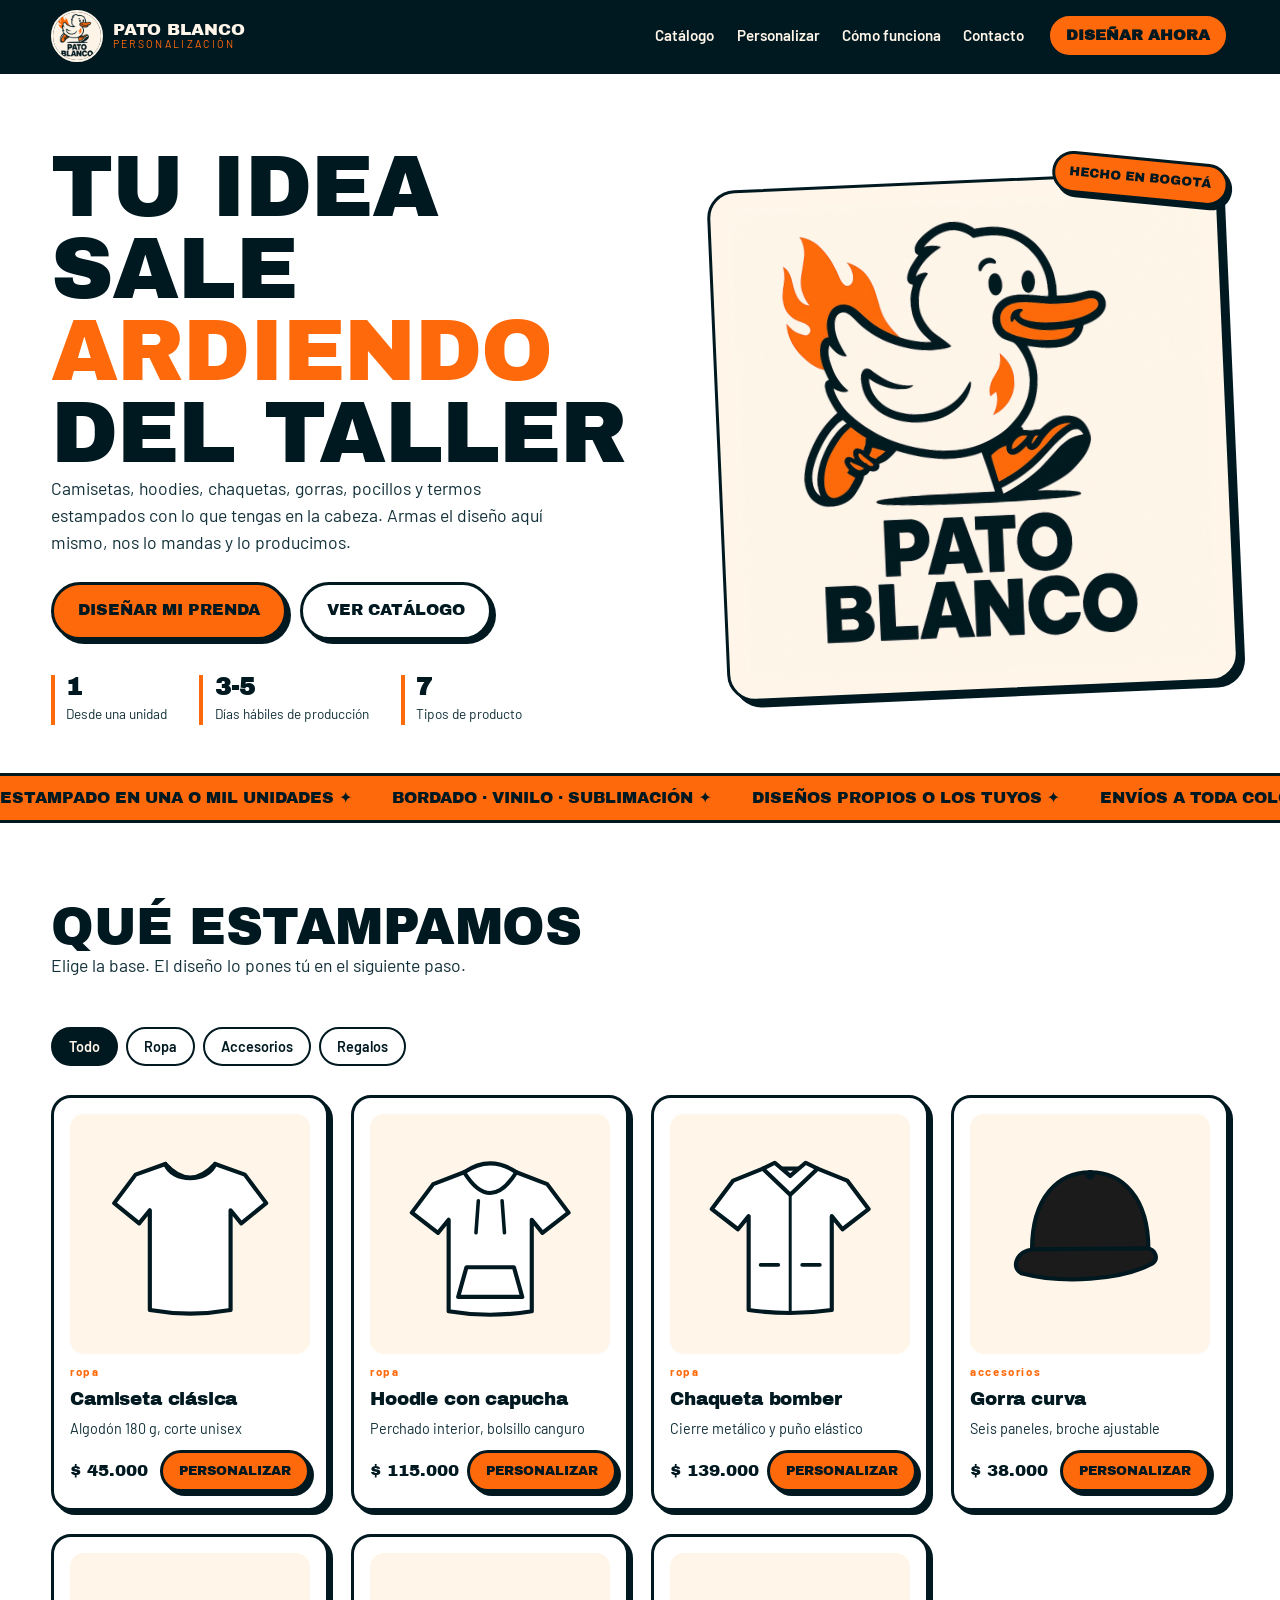
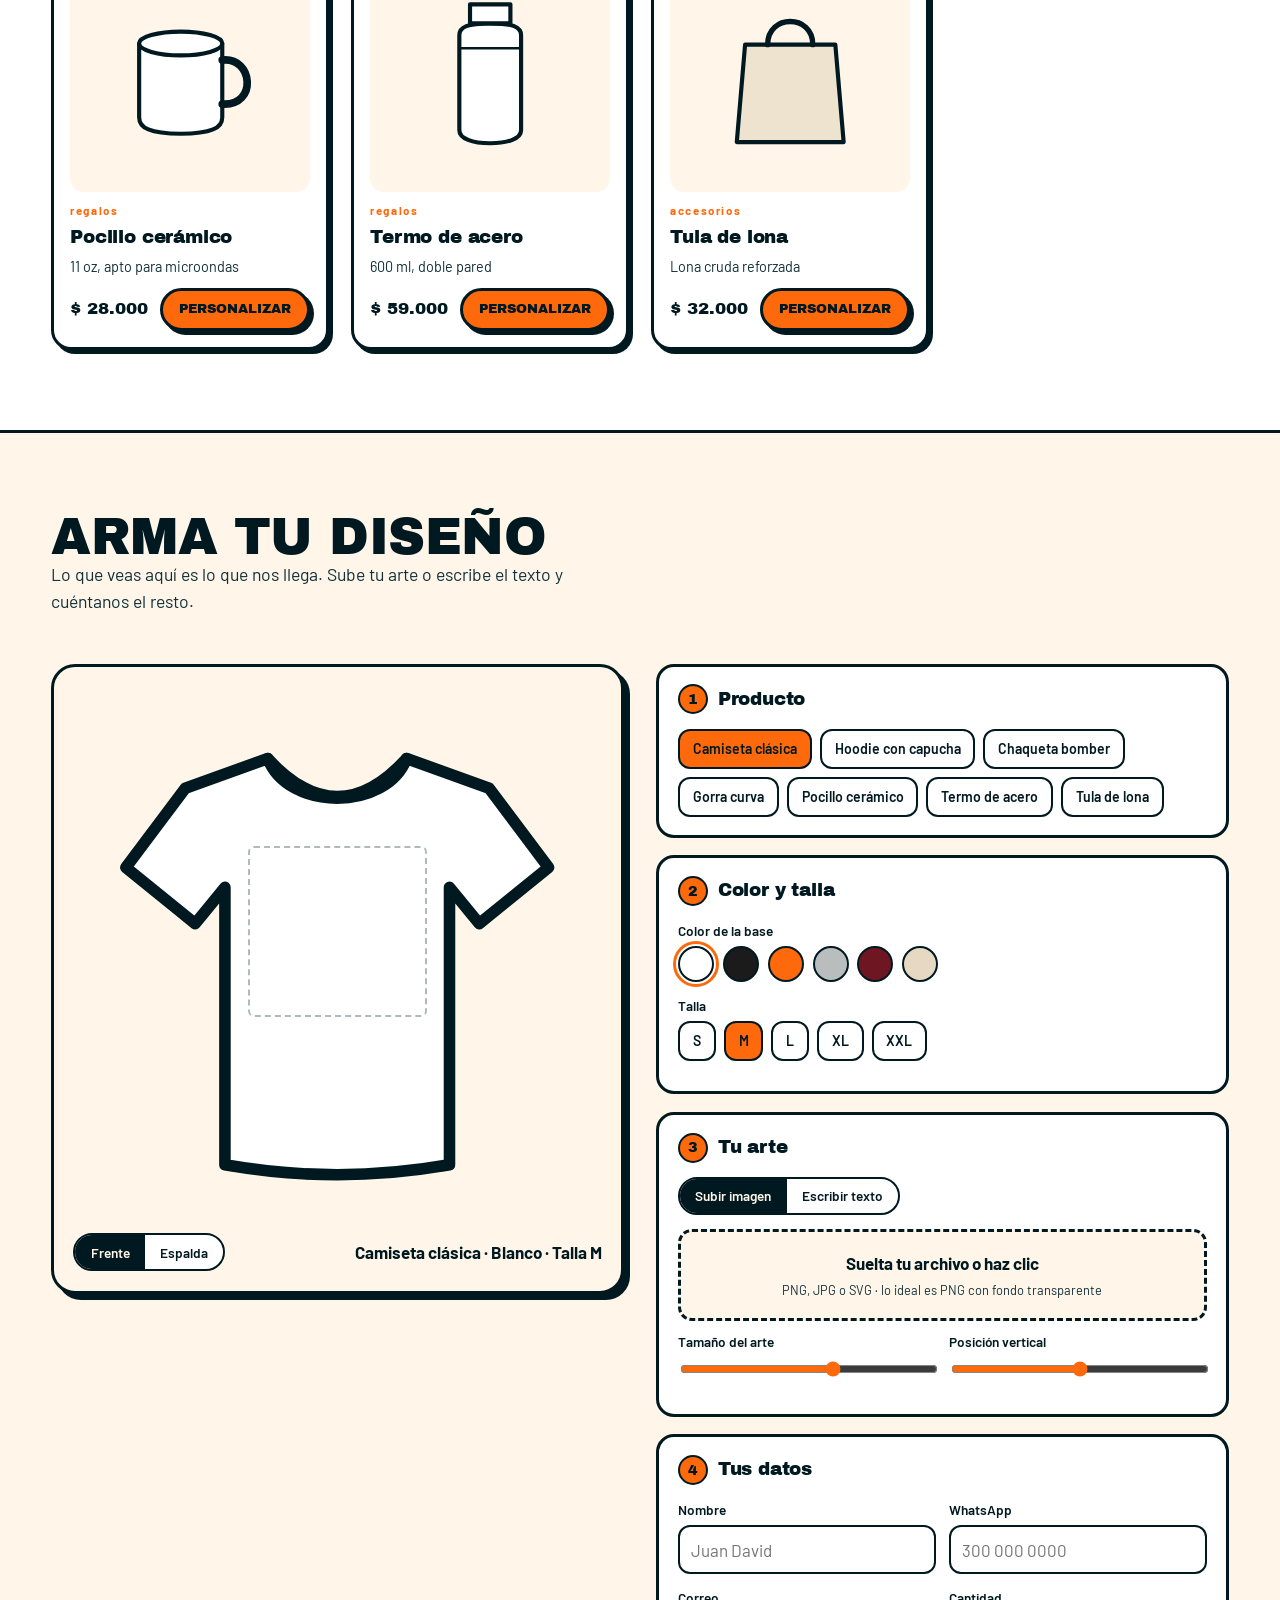
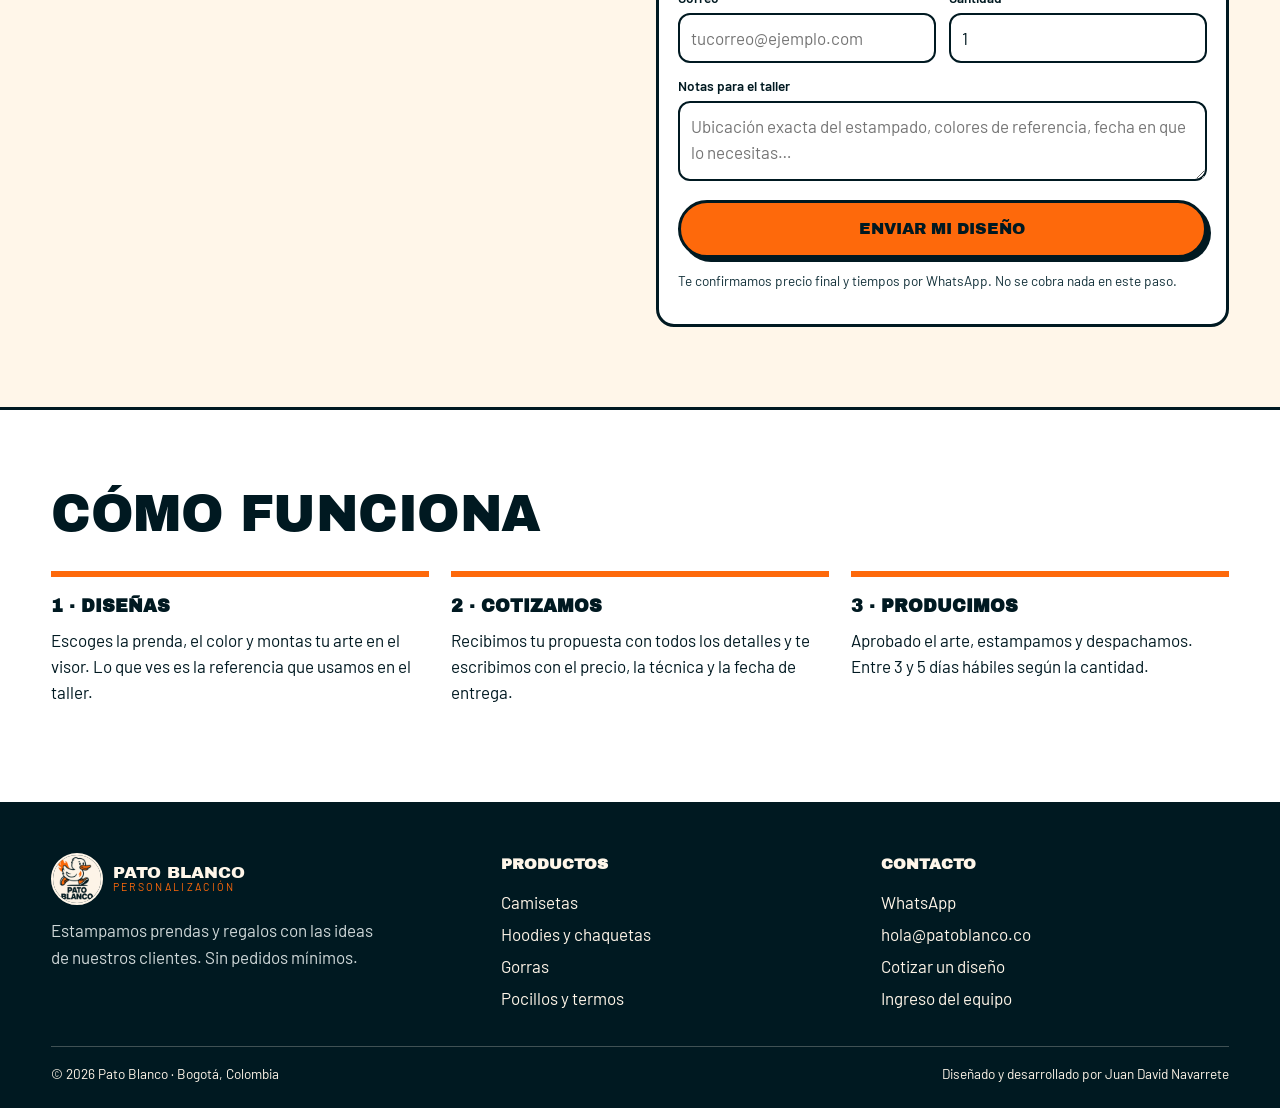
==== index.html @ 69b5a49c "Base de Ecomerce Backend and Frontend" ====
<!DOCTYPE html>
<html lang="es">
<head>
<meta charset="UTF-8">
<meta name="viewport" content="width=device-width, initial-scale=1">
<title>Pato Blanco · Personalización de prendas y regalos</title>
<meta name="description" content="Camisetas, hoodies, chaquetas, gorras, pocillos y termos personalizados con tu idea. Diseña en línea y envíanos tu propuesta.">
<link rel="icon" href="assets/logo-pato.png">
<link rel="preconnect" href="https://fonts.googleapis.com">
<link rel="preconnect" href="https://fonts.gstatic.com" crossorigin>
<link href="https://fonts.googleapis.com/css2?family=Archivo+Black&family=Barlow:wght@400;500;600;700&family=Bebas+Neue&family=Permanent+Marker&display=swap" rel="stylesheet">
<link rel="stylesheet" href="styles.css">
</head>
<body>

<header class="cabecera">
  <div class="envoltura cabecera__fila">
    <a class="marca" href="#inicio">
      <img src="assets/logo-pato.png" alt="">
      <span>Pato Blanco<small>Personalización</small></span>
    </a>
    <button class="menu-btn" id="menuBtn" aria-expanded="false" aria-controls="nav">Menú</button>
    <nav class="nav" id="nav">
      <a href="#catalogo">Catálogo</a>
      <a href="#taller">Personalizar</a>
      <a href="#proceso">Cómo funciona</a>
      <a href="#contacto">Contacto</a>
      <a class="btn btn--sm" href="#taller">Diseñar ahora</a>
    </nav>
  </div>
</header>

<main>
<section class="heroe" id="inicio">
  <div class="envoltura heroe__grid">
    <div>
      <h1>Tu idea<br>sale <span>ardiendo</span><br>del taller</h1>
      <p class="plomo">Camisetas, hoodies, chaquetas, gorras, pocillos y termos estampados con lo que tengas en la cabeza. Armas el diseño aquí mismo, nos lo mandas y lo producimos.</p>
      <div class="heroe__acciones">
        <a class="btn" href="#taller">Diseñar mi prenda</a>
        <a class="btn btn--claro" href="#catalogo">Ver catálogo</a>
      </div>
      <div class="datos-fila">
        <div><b>1</b><small>Desde una unidad</small></div>
        <div><b>3-5</b><small>Días hábiles de producción</small></div>
        <div><b>7</b><small>Tipos de producto</small></div>
      </div>
    </div>
    <div class="heroe__sticker">
      <span class="chapa">Hecho en Bogotá</span>
      <img src="assets/logo-pato.png" alt="Logo de Pato Blanco: un pato corriendo con tenis naranjas">
    </div>
  </div>
  <div class="cinta" aria-hidden="true">
    <div class="cinta__pista" id="cintaPista"></div>
  </div>
</section>

<section class="seccion" id="catalogo">
  <div class="envoltura">
    <div class="seccion__cabeza">
      <div>
        <h2>Qué estampamos</h2>
        <p class="plomo">Elige la base. El diseño lo pones tú en el siguiente paso.</p>
      </div>
    </div>
    <div class="filtros" id="filtros" role="group" aria-label="Filtrar catálogo"></div>
    <div class="rejilla" id="rejillaCatalogo"></div>
  </div>
</section>

<section class="seccion seccion--crema" id="taller">
  <div class="envoltura">
    <div class="seccion__cabeza">
      <div>
        <h2>Arma tu diseño</h2>
        <p class="plomo">Lo que veas aquí es lo que nos llega. Sube tu arte o escribe el texto y cuéntanos el resto.</p>
      </div>
    </div>
    <div class="taller">
      <div class="lienzo">
        <div class="lienzo__marco" id="marco">
          <div id="siluetaHost" style="width:100%;height:100%"></div>
          <div class="zona zona--guia" id="zonaArte"></div>
        </div>
        <div class="lienzo__barra">
          <div class="conmutador" id="conmutadorVista" role="group" aria-label="Cara del producto">
            <button type="button" data-vista="frente" aria-pressed="true">Frente</button>
            <button type="button" data-vista="espalda" aria-pressed="false">Espalda</button>
          </div>
          <strong id="resumenLienzo">Camiseta · Blanco · Talla M</strong>
        </div>
      </div>

      <div class="panel">
        <div class="paso">
          <div class="paso__titulo"><span class="paso__num">1</span><h3>Producto</h3></div>
          <div class="opciones" id="opcionesProducto"></div>
        </div>

        <div class="paso">
          <div class="paso__titulo"><span class="paso__num">2</span><h3>Color y talla</h3></div>
          <div class="campo"><span>Color de la base</span><div class="muestras" id="muestrasColor"></div></div>
          <div class="campo" id="campoTalla"><span>Talla</span><div class="opciones" id="opcionesTalla"></div></div>
        </div>

        <div class="paso">
          <div class="paso__titulo"><span class="paso__num">3</span><h3>Tu arte</h3></div>
          <div class="conmutador" id="conmutadorArte" role="group" aria-label="Tipo de arte" style="margin-bottom:.9rem">
            <button type="button" data-modo="imagen" aria-pressed="true">Subir imagen</button>
            <button type="button" data-modo="texto" aria-pressed="false">Escribir texto</button>
          </div>

          <div id="bloqueImagen">
            <div class="soltar" id="soltar" tabindex="0" role="button">
              <strong>Suelta tu archivo o haz clic</strong>
              <small>PNG, JPG o SVG · lo ideal es PNG con fondo transparente</small>
            </div>
            <input type="file" id="archivoArte" accept="image/*" class="oculto">
            <p class="aviso" id="nombreArchivo" style="margin:.6rem 0 0"></p>
          </div>

          <div id="bloqueTexto" class="oculto">
            <label class="campo"><span>Texto a estampar</span><input type="text" id="textoArte" maxlength="40" placeholder="PATO BLANCO"></label>
            <div class="dos">
              <label class="campo"><span>Tipografía</span>
                <select id="fuenteArte">
                  <option value="'Permanent Marker',cursive">Marcador</option>
                  <option value="'Archivo Black',sans-serif">Bloque</option>
                  <option value="'Bebas Neue',sans-serif">Condensada</option>
                  <option value="'Barlow',sans-serif">Simple</option>
                </select>
              </label>
              <label class="campo"><span>Color del texto</span><input type="color" id="colorTexto" value="#FE690B" style="width:100%;height:44px;border:2px solid var(--tinta);border-radius:12px;background:none;padding:2px"></label>
            </div>
          </div>

          <div class="dos" style="margin-top:.4rem">
            <label class="campo"><span>Tamaño del arte</span><input type="range" id="escalaArte" min="30" max="100" value="72"></label>
            <label class="campo"><span>Posición vertical</span><input type="range" id="posArte" min="0" max="100" value="50"></label>
          </div>
        </div>

        <div class="paso">
          <div class="paso__titulo"><span class="paso__num">4</span><h3>Tus datos</h3></div>
          <div class="dos">
            <label class="campo"><span>Nombre</span><input type="text" id="fNombre" placeholder="Juan David" required></label>
            <label class="campo"><span>WhatsApp</span><input type="tel" id="fTel" placeholder="300 000 0000" required></label>
          </div>
          <div class="dos">
            <label class="campo"><span>Correo</span><input type="email" id="fCorreo" placeholder="tucorreo@ejemplo.com"></label>
            <label class="campo"><span>Cantidad</span><input type="number" id="fCantidad" min="1" value="1"></label>
          </div>
          <label class="campo"><span>Notas para el taller</span><textarea id="fNotas" placeholder="Ubicación exacta del estampado, colores de referencia, fecha en que lo necesitas…"></textarea></label>
          <button class="btn" id="btnEnviar" type="button" style="width:100%;justify-content:center">Enviar mi diseño</button>
          <p class="aviso" style="margin-top:.7rem">Te confirmamos precio final y tiempos por WhatsApp. No se cobra nada en este paso.</p>
        </div>
      </div>
    </div>
  </div>
</section>

<section class="seccion" id="proceso">
  <div class="envoltura">
    <div class="seccion__cabeza"><h2>Cómo funciona</h2></div>
    <div class="ruta">
      <div class="ruta__item"><b>1 · Diseñas</b><p>Escoges la prenda, el color y montas tu arte en el visor. Lo que ves es la referencia que usamos en el taller.</p></div>
      <div class="ruta__item"><b>2 · Cotizamos</b><p>Recibimos tu propuesta con todos los detalles y te escribimos con el precio, la técnica y la fecha de entrega.</p></div>
      <div class="ruta__item"><b>3 · Producimos</b><p>Aprobado el arte, estampamos y despachamos. Entre 3 y 5 días hábiles según la cantidad.</p></div>
    </div>
  </div>
</section>
</main>

<footer class="pie" id="contacto">
  <div class="envoltura">
    <div class="pie__grid">
      <div>
        <div class="marca" style="margin-bottom:.8rem"><img src="assets/logo-pato.png" alt=""><span>Pato Blanco<small>Personalización</small></span></div>
        <p style="max-width:34ch;color:#cfd8d9">Estampamos prendas y regalos con las ideas de nuestros clientes. Sin pedidos mínimos.</p>
      </div>
      <div>
        <h4>Productos</h4>
        <a href="#catalogo">Camisetas</a><a href="#catalogo">Hoodies y chaquetas</a><a href="#catalogo">Gorras</a><a href="#catalogo">Pocillos y termos</a>
      </div>
      <div>
        <h4>Contacto</h4>
        <a id="pieWhats" href="#" target="_blank" rel="noopener">WhatsApp</a>
        <a href="mailto:hola@patoblanco.co">hola@patoblanco.co</a>
        <a href="#taller">Cotizar un diseño</a>
        <a href="#" id="enlaceAdmin">Ingreso del equipo</a>
      </div>
    </div>
    <div class="pie__base">
      <span>© <span id="anio"></span> Pato Blanco · Bogotá, Colombia</span>
      <span>Diseñado y desarrollado por Juan David Navarrete</span>
    </div>
  </div>
</footer>

<!-- ====================== PANEL ADMIN ====================== -->
<div class="admin oculto" id="admin" aria-hidden="true">
  <div class="admin__barra">
    <div class="envoltura">
      <div class="admin__titulo">Pato Blanco · Panel del equipo</div>
      <div style="display:flex;gap:.5rem;flex-wrap:wrap">
        <button class="btn btn--sm btn--claro" id="btnVerSitio" type="button">Ver el sitio</button>
        <button class="btn btn--sm" id="btnSalir" type="button">Cerrar sesión</button>
      </div>
    </div>
  </div>

  <!-- login -->
  <div class="envoltura" id="adminLogin" style="padding:3rem 0;max-width:430px">
    <div class="tarjeta" style="margin-top:0">
      <h3 style="font-size:1.4rem;text-transform:uppercase;margin-bottom:.4rem">Ingreso del equipo</h3>
      <p class="aviso">Acceso al tablero de pedidos, productos y visitas.</p>
      <label class="campo" style="margin-top:1rem"><span>Contraseña</span><input type="password" id="claveAdmin" placeholder="••••••••"></label>
      <button class="btn" id="btnEntrar" type="button" style="width:100%;justify-content:center">Entrar</button>
      <p class="aviso" id="errorClave" style="color:var(--fuego);margin-top:.6rem"></p>
    </div>
  </div>

  <!-- tablero -->
  <div class="envoltura oculto" id="adminTablero" style="padding-bottom:4rem">
    <div class="tabs" role="tablist">
      <button class="tab" role="tab" data-tab="resumen" aria-selected="true">Resumen</button>
      <button class="tab" role="tab" data-tab="pedidos" aria-selected="false">Pedidos</button>
      <button class="tab" role="tab" data-tab="productos" aria-selected="false">Productos</button>
    </div>

    <!-- resumen -->
    <section data-panel="resumen">
      <div class="kpis">
        <div class="kpi"><b id="kpiVisitas">0</b><small>Visitas totales</small></div>
        <div class="kpi"><b id="kpiHoy">0</b><small>Visitas hoy</small></div>
        <div class="kpi"><b id="kpiPedidos">0</b><small>Diseños recibidos</small></div>
        <div class="kpi"><b id="kpiNuevos">0</b><small>Sin responder</small></div>
      </div>
      <div class="tarjeta">
        <h3 style="text-transform:uppercase;margin-bottom:1rem">Interés por producto</h3>
        <div class="barras" id="barrasProductos"></div>
      </div>
      <div class="tarjeta">
        <h3 style="text-transform:uppercase;margin-bottom:1rem">Visitas de los últimos 7 días</h3>
        <div class="barras" id="barrasDias"></div>
      </div>
    </section>

    <!-- pedidos -->
    <section data-panel="pedidos" class="oculto">
      <div class="tarjeta">
        <div style="display:flex;justify-content:space-between;align-items:center;gap:1rem;flex-wrap:wrap;margin-bottom:1rem">
          <h3 style="text-transform:uppercase">Diseños recibidos</h3>
          <div style="display:flex;gap:.5rem;flex-wrap:wrap">
            <button class="btn btn--sm btn--claro" id="btnCSV" type="button">Descargar CSV</button>
          </div>
        </div>
        <div class="tabla-envoltura">
          <table id="tablaPedidos">
            <thead><tr><th>Arte</th><th>Código</th><th>Cliente</th><th>Pedido</th><th>Estado</th><th></th></tr></thead>
            <tbody></tbody>
          </table>
        </div>
        <div class="vacio oculto" id="vacioPedidos"><b>Todavía no hay diseños</b>Cuando un cliente envíe su propuesta desde el taller, aparece aquí.</div>
      </div>
    </section>

    <!-- productos -->
    <section data-panel="productos" class="oculto">
      <div class="tarjeta">
        <h3 style="text-transform:uppercase;margin-bottom:1rem">Agregar producto</h3>
        <div class="dos">
          <label class="campo"><span>Nombre</span><input type="text" id="npNombre" placeholder="Camiseta oversize"></label>
          <label class="campo"><span>Precio (COP)</span><input type="number" id="npPrecio" min="0" step="1000" placeholder="45000"></label>
        </div>
        <div class="dos">
          <label class="campo"><span>Categoría</span>
            <select id="npCategoria"><option value="ropa">Ropa</option><option value="accesorios">Accesorios</option><option value="regalos">Regalos</option></select>
          </label>
          <label class="campo"><span>Silueta en el visor</span>
            <select id="npSilueta"></select>
          </label>
        </div>
        <label class="campo"><span>Descripción corta</span><input type="text" id="npDesc" placeholder="Algodón 180 g, corte unisex"></label>
        <button class="btn" id="btnCrearProducto" type="button">Guardar producto</button>
      </div>
      <div class="tarjeta">
        <h3 style="text-transform:uppercase;margin-bottom:1rem">Catálogo actual</h3>
        <div class="tabla-envoltura">
          <table id="tablaProductos">
            <thead><tr><th></th><th>Producto</th><th>Categoría</th><th>Precio</th><th>Vistas</th><th></th></tr></thead>
            <tbody></tbody>
          </table>
        </div>
      </div>
    </section>
  </div>
</div>

<div id="hostModal"></div>

<script src="app.js"></script>
</body>
</html>
---- styles.css ----
:root {
  --tinta: #001921;
  --tinta-80: #123039;
  --fuego: #FE690B;
  --fuego-hondo: #C94900;
  --crema: #FFF6E9;
  --papel: #FFFFFF;
  --borde: 3px solid var(--tinta);
  --dura: 6px 6px 0 var(--tinta);
  --dura-sm: 4px 4px 0 var(--tinta);
  --display: 'Archivo Black', system-ui, sans-serif;
  --texto: 'Barlow', system-ui, sans-serif;
}

* {
  box-sizing: border-box
}

html {
  scroll-behavior: smooth
}

body {
  margin: 0;
  background: var(--papel);
  color: var(--tinta);
  font-family: var(--texto);
  font-size: 17px;
  line-height: 1.55;
  -webkit-font-smoothing: antialiased;
}

img {
  max-width: 100%;
  display: block
}

a {
  color: inherit
}

button,
input,
select,
textarea {
  font: inherit;
  color: inherit
}

:focus-visible {
  outline: 3px solid var(--fuego);
  outline-offset: 3px
}

.envoltura {
  width: min(1180px, 92vw);
  margin-inline: auto
}

/* ---------- tipografía ---------- */
h1,
h2,
h3 {
  font-family: var(--display);
  font-weight: 400;
  line-height: .95;
  letter-spacing: -.01em;
  margin: 0
}

h1 {
  font-size: clamp(2.9rem, 8vw, 5.4rem);
  text-transform: uppercase
}

h2 {
  font-size: clamp(2rem, 4.6vw, 3.2rem);
  text-transform: uppercase
}

h3 {
  font-size: 1.15rem
}

p {
  margin: 0 0 1rem
}

.plomo {
  font-size: 1.1rem;
  max-width: 52ch;
  color: var(--tinta-80)
}

/* ---------- BOTONERA ---------- */

.btn {
  display: inline-flex;
  align-items: center;
  gap: .5rem;
  cursor: pointer;
  font-family: var(--display);
  font-size: 1rem;
  text-transform: uppercase;
  padding: .85rem 1.5rem;
  border: var(--borde);
  border-radius: 999px;
  background: var(--fuego);
  color: var(--tinta);
  text-decoration: none;
  box-shadow: var(--dura-sm);
  transition: transform .12s, box-shadow .12s, background .12s;
}

.btn:hover {
  transform: translate(-2px, -2px);
  box-shadow: 6px 6px 0 var(--tinta)
}

.btn:active {
  transform: translate(2px, 2px);
  box-shadow: 1px 1px 0 var(--tinta)
}

.btn--claro {
  background: var(--papel)
}

.btn--tinta {
  background: var(--tinta);
  color: var(--crema);
  border-color: var(--tinta)
}

.btn--fantasma {
  background: transparent;
  box-shadow: none;
  border-width: 3px
}

.btn--sm {
  padding: .5rem 1rem;
  font-size: .82rem
}

/* ---------- CABECERA / PARTE INICIAL ---------- */

.cabecera {
  position: sticky;
  top: 0;
  z-index: 60;
  background: var(--tinta);
  color: var(--crema);
  border-bottom: 3px solid var(--tinta);
}

.cabecera__fila {
  display: flex;
  align-items: center;
  gap: 1rem;
  padding: .6rem 0;
  justify-content: space-between
}

.marca {
  display: flex;
  align-items: center;
  gap: .6rem;
  text-decoration: none
}

.marca img {
  width: 52px;
  height: auto;
  background: var(--crema);
  border-radius: 50%;
  border: 2px solid var(--crema)
}

.marca span {
  font-family: var(--display);
  font-size: 1.05rem;
  text-transform: uppercase;
  line-height: 1
}

.marca small {
  display: block;
  font-family: var(--texto);
  font-size: .66rem;
  letter-spacing: .22em;
  color: var(--fuego)
}

.nav {
  display: flex;
  align-items: center;
  gap: 1.4rem
}

.nav a {
  text-decoration: none;
  font-weight: 600;
  font-size: .95rem
}

.nav a:hover {
  color: var(--fuego)
}

.menu-btn {
  display: none;
  background: none;
  border: 2px solid var(--crema);
  border-radius: 8px;
  padding: .35rem .6rem;
  cursor: pointer
}

/* ---------- héroe ---------- */
.heroe {
  background: var(--papel);
  padding: clamp(2.5rem, 6vw, 4.5rem) 0 0;
  overflow: hidden
}

.heroe__grid {
  display: grid;
  grid-template-columns: 1.1fr .9fr;
  gap: 2.5rem;
  align-items: center
}

.heroe h1 span {
  color: var(--fuego)
}

.heroe__sticker {
  position: relative;
  background: var(--crema);
  border: var(--borde);
  border-radius: 28px;
  box-shadow: var(--dura);
  padding: 1rem;
  rotate: -2.5deg;
}

.heroe__sticker img {
  border-radius: 18px
}

.chapa {
  position: absolute;
  right: -14px;
  top: -18px;
  rotate: 8deg;
  background: var(--fuego);
  border: var(--borde);
  border-radius: 999px;
  font-family: var(--display);
  font-size: .8rem;
  text-transform: uppercase;
  padding: .5rem .9rem;
  box-shadow: var(--dura-sm);
}

.heroe__acciones {
  display: flex;
  flex-wrap: wrap;
  gap: .8rem;
  margin-top: 1.6rem
}

.datos-fila {
  display: flex;
  gap: 2rem;
  margin-top: 2.2rem;
  flex-wrap: wrap
}

.datos-fila div {
  border-left: 4px solid var(--fuego);
  padding-left: .7rem
}

.datos-fila b {
  display: block;
  font-family: var(--display);
  font-size: 1.5rem;
  line-height: 1
}

.datos-fila small {
  font-size: .85rem;
  color: var(--tinta-80)
}

/* ---------- CINTA ---------- */

.cinta {
  background: var(--fuego);
  border-block: var(--borde);
  margin-top: 3rem;
  overflow: hidden;
  padding: .6rem 0
}

.cinta__pista {
  display: flex;
  gap: 2.5rem;
  width: max-content;
  animation: correr 26s linear infinite
}

.cinta span {
  font-family: var(--display);
  text-transform: uppercase;
  white-space: nowrap;
  font-size: 1rem
}

@keyframes correr {
  to {
    transform: translateX(-50%)
  }
}

@media (prefers-reduced-motion:reduce) {
  .cinta__pista {
    animation: none
  }
}

/* ---------- SECCIONES / DIVISIONES ---------- */

.seccion {
  padding: clamp(3rem, 7vw, 5rem) 0
}

.seccion--crema {
  background: var(--crema);
  border-block: var(--borde)
}

.seccion__cabeza {
  display: flex;
  justify-content: space-between;
  align-items: end;
  gap: 1rem;
  flex-wrap: wrap;
  margin-bottom: 2rem
}

/* ---------- CATALOGO ---------- */


.filtros {
  display: flex;
  gap: .5rem;
  flex-wrap: wrap;
  margin-bottom: 1.8rem
}

.chip {
  border: 2px solid var(--tinta);
  background: var(--papel);
  border-radius: 999px;
  padding: .4rem 1rem;
  font-weight: 600;
  font-size: .9rem;
  cursor: pointer;
}

.chip[aria-pressed="true"] {
  background: var(--tinta);
  color: var(--crema)
}

.rejilla {
  display: grid;
  grid-template-columns: repeat(auto-fill, minmax(230px, 1fr));
  gap: 1.4rem
}

.ficha {
  background: var(--papel);
  border: var(--borde);
  border-radius: 20px;
  padding: 1rem;
  display: flex;
  flex-direction: column;
  gap: .6rem;
  box-shadow: var(--dura-sm);
  transition: transform .14s, box-shadow .14s;
}

.ficha:hover {
  transform: translate(-3px, -3px);
  box-shadow: 8px 8px 0 var(--fuego)
}

.ficha__arte {
  background: var(--crema);
  border-radius: 14px;
  padding: .6rem;
  display: grid;
  place-items: center;
  aspect-ratio: 1
}

.ficha__arte svg {
  width: 100%;
  height: auto;
  max-height: 190px
}

.ficha__pie {
  display: flex;
  justify-content: space-between;
  align-items: center;
  gap: .5rem;
  margin-top: auto
}

.precio {
  font-family: var(--display);
  font-size: 1.05rem
}

.etiqueta {
  font-size: .72rem;
  letter-spacing: .14em;
  color: var(--fuego);
  font-weight: 700
}

/* ---------- SISTEMA DE PERSONALIZACION ---------- */

.taller {
  display: grid;
  grid-template-columns: 1fr 1fr;
  gap: 2rem;
  align-items: start
}

.lienzo {
  position: sticky;
  top: 96px;
  background: var(--crema);
  border: var(--borde);
  border-radius: 24px;
  box-shadow: var(--dura);
  padding: 1.2rem;
}

.lienzo__marco {
  position: relative;
  aspect-ratio: 1/1;
  display: grid;
  place-items: center
}

.lienzo__marco svg {
  width: 100%;
  height: 100%
}

.zona {
  position: absolute;
  display: grid;
  place-items: center;
  overflow: hidden;
  pointer-events: none
}

.zona--guia {
  border: 2px dashed rgba(0, 25, 33, .3);
  border-radius: 6px
}

.zona img {
  max-width: 100%;
  max-height: 100%;
  object-fit: contain
}

.zona .texto-arte {
  font-family: 'Permanent Marker', cursive;
  text-align: center;
  line-height: 1.05;
  word-break: break-word;
  padding: 0 2%
}

.lienzo__barra {
  display: flex;
  justify-content: space-between;
  align-items: center;
  gap: .6rem;
  margin-top: .8rem;
  flex-wrap: wrap
}

.conmutador {
  display: inline-flex;
  border: 2px solid var(--tinta);
  border-radius: 999px;
  overflow: hidden;
  background: var(--papel)
}

.conmutador button {
  border: 0;
  background: none;
  padding: .4rem .95rem;
  cursor: pointer;
  font-weight: 600;
  font-size: .85rem
}

.conmutador button[aria-pressed="true"] {
  background: var(--tinta);
  color: var(--crema)
}

.panel {
  display: flex;
  flex-direction: column;
  gap: 1.1rem
}

.paso {
  background: var(--papel);
  border: var(--borde);
  border-radius: 18px;
  padding: 1.1rem 1.2rem
}

.paso__titulo {
  display: flex;
  align-items: center;
  gap: .6rem;
  margin-bottom: .9rem
}

.paso__num {
  width: 30px;
  height: 30px;
  flex: none;
  display: grid;
  place-items: center;
  border-radius: 50%;
  background: var(--fuego);
  border: 2px solid var(--tinta);
  font-family: var(--display);
  font-size: .9rem;
}

.opciones {
  display: flex;
  gap: .5rem;
  flex-wrap: wrap
}

.opcion {
  border: 2px solid var(--tinta);
  background: var(--papel);
  border-radius: 12px;
  padding: .45rem .8rem;
  cursor: pointer;
  font-weight: 600;
  font-size: .88rem;
}

.opcion[aria-pressed="true"] {
  background: var(--fuego)
}

.muestras {
  display: flex;
  gap: .55rem;
  flex-wrap: wrap
}

.muestra {
  width: 36px;
  height: 36px;
  border-radius: 50%;
  border: 2px solid var(--tinta);
  cursor: pointer;
  padding: 0
}

.muestra[aria-pressed="true"] {
  outline: 3px solid var(--fuego);
  outline-offset: 2px
}

.campo {
  display: block;
  margin-bottom: .8rem
}

.campo span {
  display: block;
  font-weight: 600;
  font-size: .85rem;
  margin-bottom: .3rem
}

.campo input[type=text],
.campo input[type=tel],
.campo input[type=email],
.campo input[type=number],
.campo select,
.campo textarea {
  width: 100%;
  border: 2px solid var(--tinta);
  border-radius: 12px;
  padding: .6rem .7rem;
  background: var(--papel);
}

.campo textarea {
  min-height: 80px;
  resize: vertical
}

.dos {
  display: grid;
  grid-template-columns: 1fr 1fr;
  gap: .8rem
}

input[type=range] {
  width: 100%;
  accent-color: var(--fuego)
}

.soltar {
  border: 3px dashed var(--tinta);
  border-radius: 14px;
  padding: 1.1rem;
  text-align: center;
  background: var(--crema);
  cursor: pointer;
}

.soltar.activo {
  background: var(--fuego)
}

.soltar small {
  display: block;
  color: var(--tinta-80);
  font-size: .8rem;
  margin-top: .3rem
}

.aviso {
  font-size: .85rem;
  color: var(--tinta-80)
}

.oculto {
  display: none !important
}

/* ---------- pasos cómo funciona ---------- */
.ruta {
  display: grid;
  grid-template-columns: repeat(auto-fit, minmax(240px, 1fr));
  gap: 1.4rem;
  counter-reset: paso
}

.ruta__item {
  border-top: 6px solid var(--fuego);
  padding-top: 1rem
}

.ruta__item b {
  font-family: var(--display);
  display: block;
  font-size: 1.1rem;
  margin-bottom: .4rem;
  text-transform: uppercase
}

/* ---------- PIE DE PAGINA  / PARTE FINAL ---------- */

.pie {
  background: var(--tinta);
  color: var(--crema);
  padding: 3rem 0 1.5rem;
  border-top: var(--borde)
}

.pie__grid {
  display: grid;
  grid-template-columns: 1.2fr 1fr 1fr;
  gap: 2rem
}

.pie a {
  color: var(--crema);
  text-decoration: none;
  display: block;
  padding: .18rem 0
}

.pie a:hover {
  color: var(--fuego)
}

.pie h4 {
  font-family: var(--display);
  text-transform: uppercase;
  font-size: .95rem;
  margin: 0 0 .6rem
}

.pie__base {
  border-top: 1px solid rgba(255, 246, 233, .25);
  margin-top: 2rem;
  padding-top: 1rem;
  display: flex;
  justify-content: space-between;
  gap: 1rem;
  flex-wrap: wrap;
  font-size: .85rem
}

/* ---------- MODAL ---------- */


.modal {
  position: fixed;
  inset: 0;
  background: rgba(0, 25, 33, .72);
  display: grid;
  place-items: center;
  padding: 1.2rem;
  z-index: 90
}

.modal__caja {
  background: var(--papel);
  border: var(--borde);
  border-radius: 22px;
  box-shadow: var(--dura);
  padding: 1.6rem;
  width: min(560px, 100%);
  max-height: 88vh;
  overflow: auto
}

.modal__caja h3 {
  font-size: 1.5rem;
  text-transform: uppercase;
  margin-bottom: .6rem
}

/* ---------- ADMINISTRADOR ---------- */

.admin {
  position: fixed;
  inset: 0;
  background: var(--crema);
  z-index: 100;
  overflow: auto
}

.admin__barra {
  background: var(--tinta);
  color: var(--crema);
  padding: .7rem 0;
  position: sticky;
  top: 0;
  z-index: 5
}

.admin__barra .envoltura {
  display: flex;
  justify-content: space-between;
  align-items: center;
  gap: 1rem;
  flex-wrap: wrap
}

.admin__titulo {
  font-family: var(--display);
  text-transform: uppercase;
  font-size: 1.05rem
}

.tabs {
  display: flex;
  gap: .4rem;
  flex-wrap: wrap;
  margin: 1.4rem 0
}

.tab {
  border: 2px solid var(--tinta);
  background: var(--papel);
  border-radius: 999px;
  padding: .4rem 1rem;
  cursor: pointer;
  font-weight: 600;
  font-size: .88rem
}

.tab[aria-selected="true"] {
  background: var(--tinta);
  color: var(--crema)
}

.kpis {
  display: grid;
  grid-template-columns: repeat(auto-fit, minmax(170px, 1fr));
  gap: 1rem
}

.kpi {
  background: var(--papel);
  border: var(--borde);
  border-radius: 16px;
  padding: 1rem;
  box-shadow: var(--dura-sm)
}

.kpi b {
  display: block;
  font-family: var(--display);
  font-size: 2rem;
  line-height: 1
}

.kpi small {
  color: var(--tinta-80);
  font-size: .82rem
}

.tarjeta {
  background: var(--papel);
  border: var(--borde);
  border-radius: 18px;
  padding: 1.2rem;
  margin-top: 1.4rem
}

table {
  width: 100%;
  border-collapse: collapse;
  font-size: .9rem
}

th,
td {
  text-align: left;
  padding: .6rem .5rem;
  border-bottom: 2px solid rgba(0, 25, 33, .12);
  vertical-align: middle
}

th {
  font-family: var(--display);
  font-size: .78rem;
  text-transform: uppercase;
  letter-spacing: .05em
}

.mini {
  width: 54px;
  height: 54px;
  object-fit: contain;
  background: var(--crema);
  border: 2px solid var(--tinta);
  border-radius: 8px
}

.tabla-envoltura {
  overflow-x: auto
}

.estado {
  border: 2px solid var(--tinta);
  border-radius: 999px;
  padding: .25rem .6rem;
  font-size: .8rem;
  background: var(--papel)
}

.barras {
  display: flex;
  flex-direction: column;
  gap: .6rem
}

.barra__fila {
  display: grid;
  grid-template-columns: 120px 1fr 46px;
  align-items: center;
  gap: .7rem;
  font-size: .88rem
}

.barra__pista {
  background: rgba(0, 25, 33, .1);
  border-radius: 999px;
  height: 16px;
  overflow: hidden
}

.barra__valor {
  background: var(--fuego);
  height: 100%;
  border-radius: 999px
}

.vacio {
  text-align: center;
  padding: 2.2rem 1rem;
  color: var(--tinta-80)
}

.vacio b {
  display: block;
  font-family: var(--display);
  text-transform: uppercase;
  margin-bottom: .3rem;
  color: var(--tinta)
}

/* ---------- BRINDIS ---------- */

.brindis {
  position: fixed;
  left: 50%;
  bottom: 24px;
  translate: -50% 0;
  background: var(--tinta);
  color: var(--crema);
  padding: .8rem 1.3rem;
  border-radius: 999px;
  box-shadow: var(--dura-sm);
  z-index: 120;
  font-weight: 600
}

/* ---------- RESPONSIVE ---------- */

@media (max-width:900px) {

  .heroe__grid,
  .taller,
  .pie__grid {
    grid-template-columns: 1fr
  }

  .lienzo {
    position: static
  }

  .nav {
    position: absolute;
    top: 100%;
    left: 0;
    right: 0;
    background: var(--tinta);
    flex-direction: column;
    align-items: flex-start;
    padding: 1rem 4vw;
    gap: .8rem;
    display: none;
    border-bottom: 3px solid var(--fuego)
  }

  .nav.abierto {
    display: flex
  }

  .menu-btn {
    display: block
  }

  .cabecera__fila {
    position: relative
  }
}

@media (max-width:520px) {
  .dos {
    grid-template-columns: 1fr
  }

  .barra__fila {
    grid-template-columns: 88px 1fr 40px
  }
}
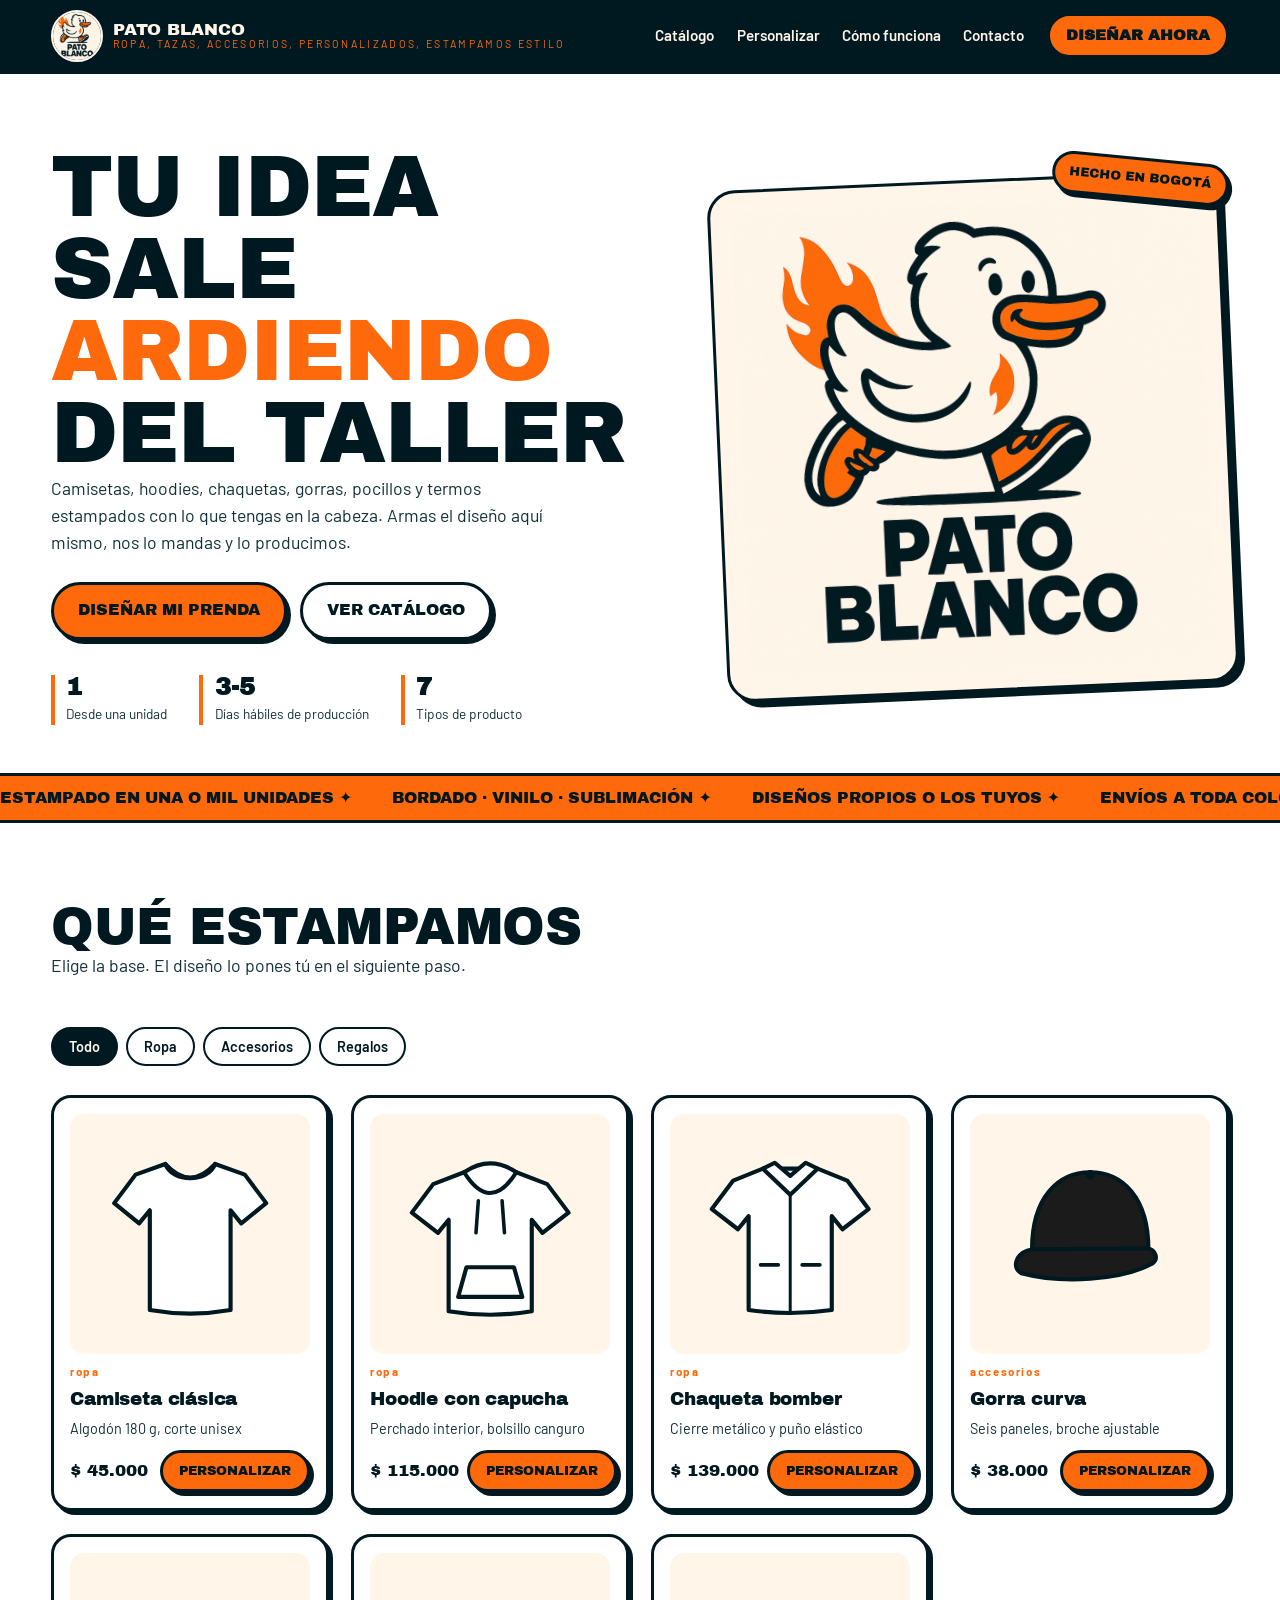
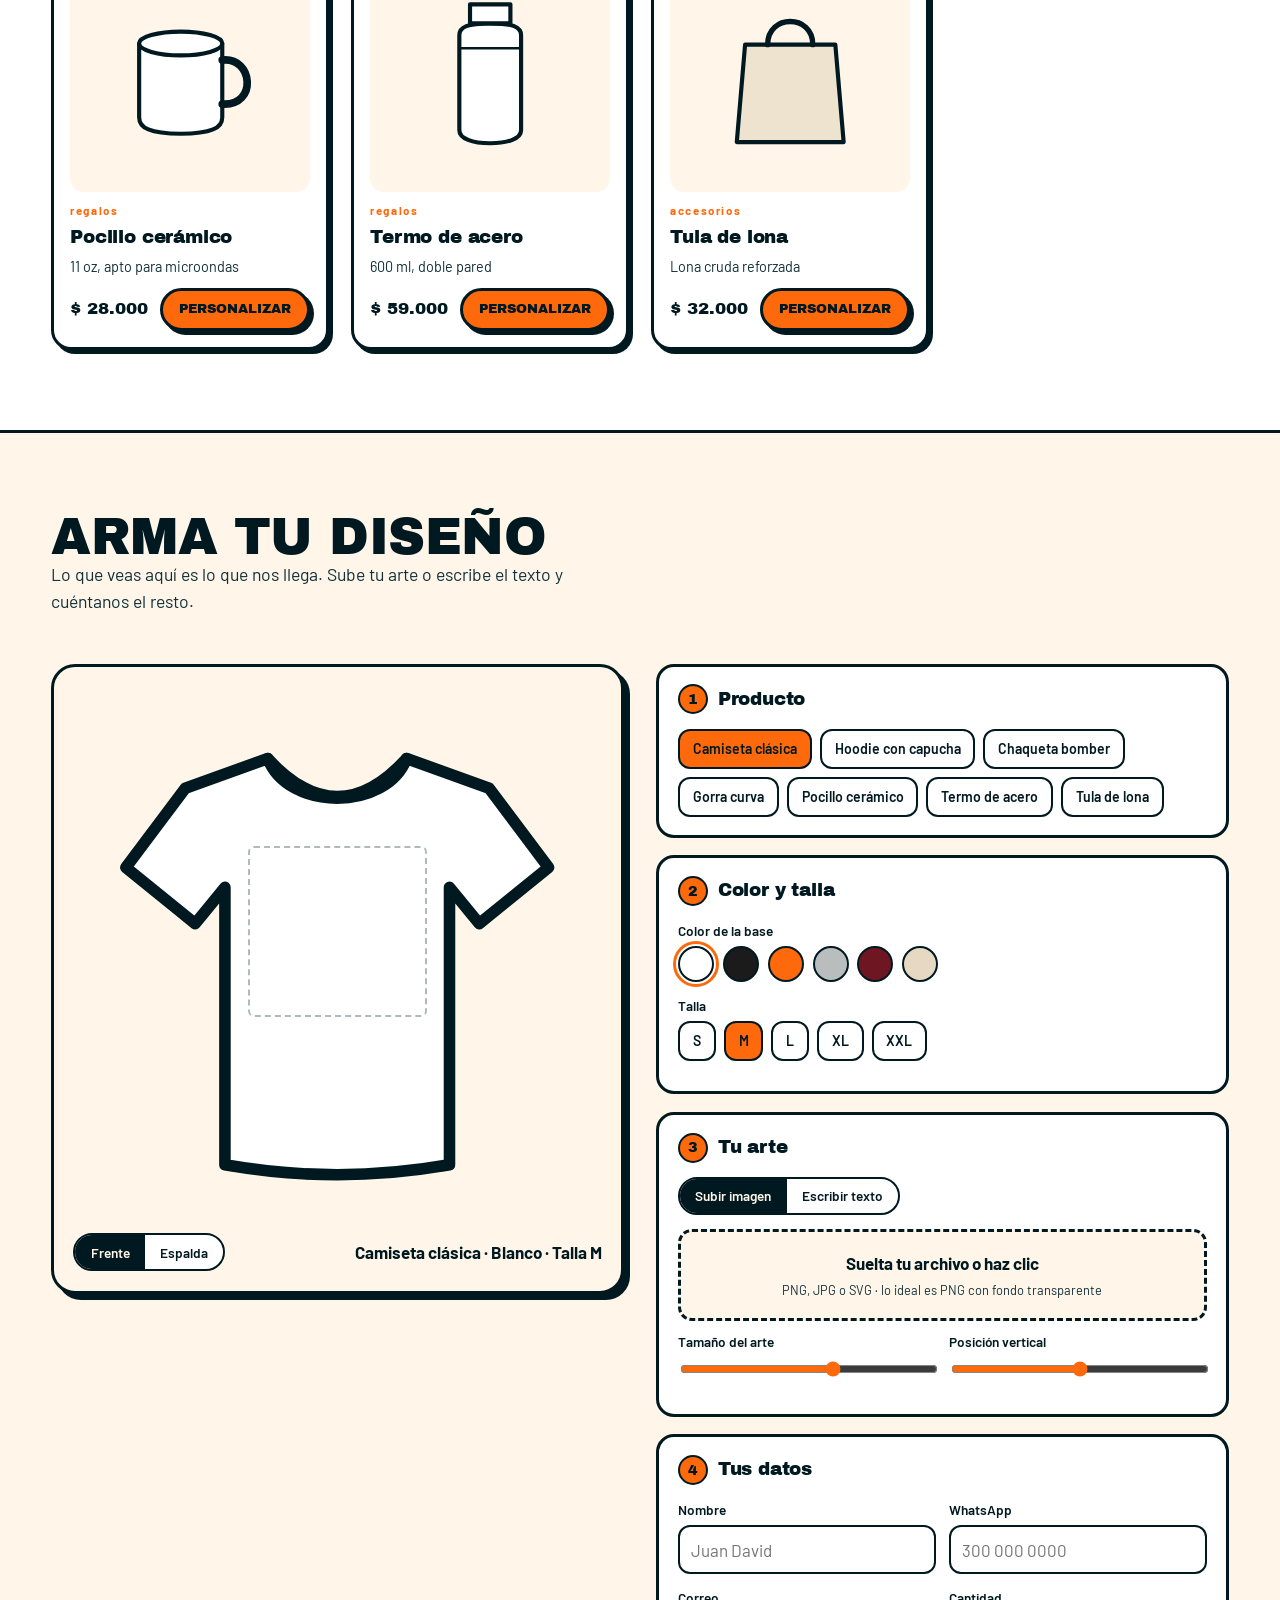
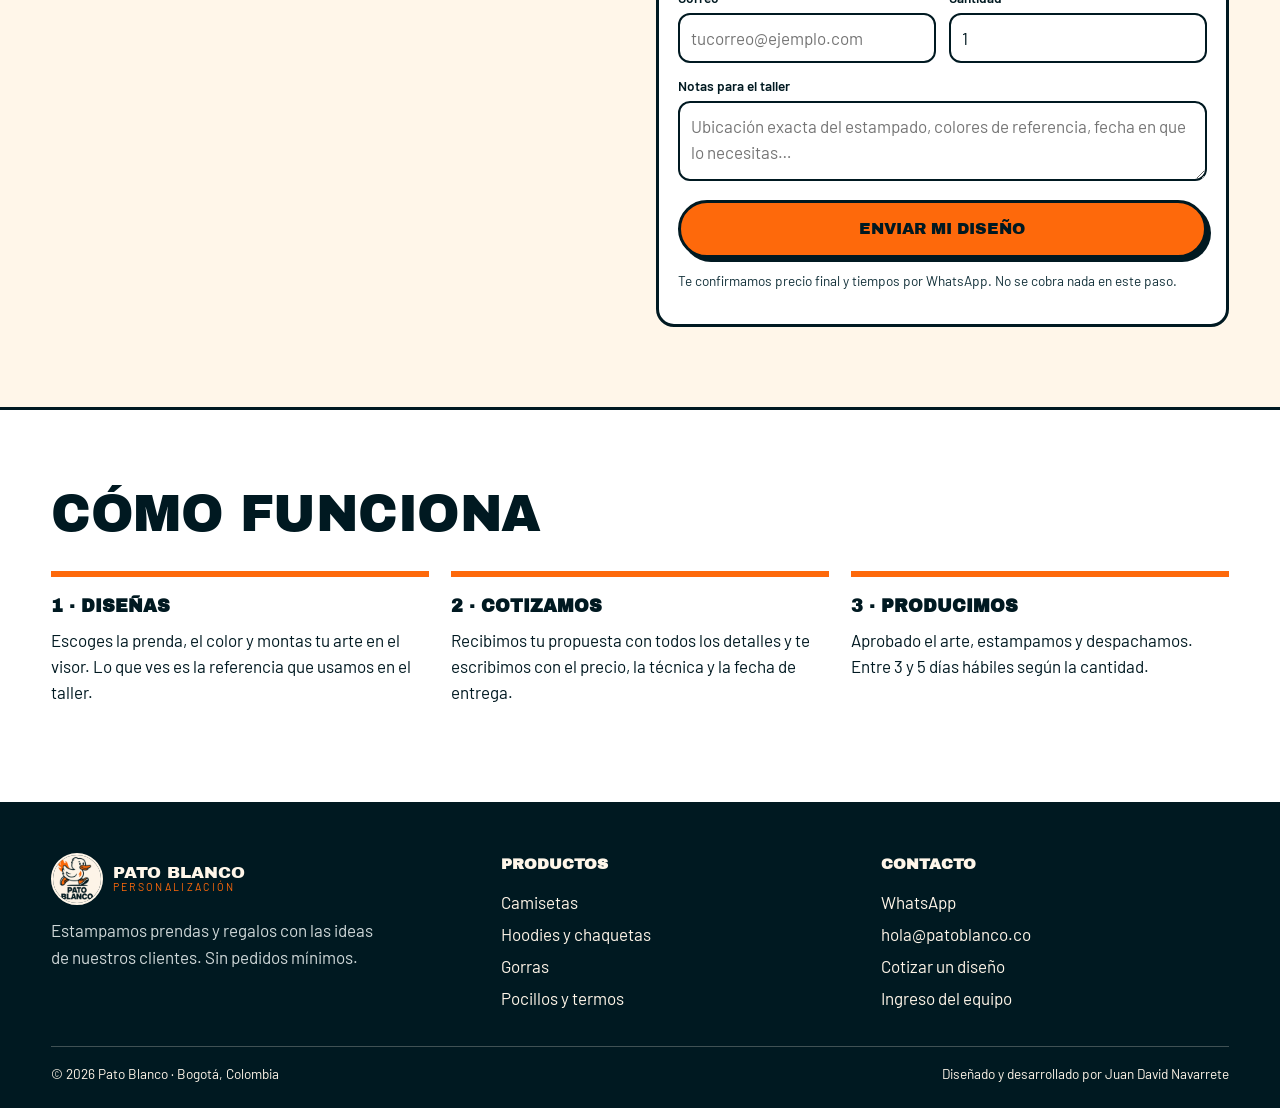
==== commit d281d95a: "CAMBIOS 16/09" ====
--- a/index.html
+++ b/index.html
@@ -3,7 +3,7 @@
 <head>
 <meta charset="UTF-8">
 <meta name="viewport" content="width=device-width, initial-scale=1">
-<title>Pato Blanco · Personalización de prendas y regalos</title>
+<title>Pato Blanco · !Donde todos nadan igual, El pato no sigue la corriente!</title>
 <meta name="description" content="Camisetas, hoodies, chaquetas, gorras, pocillos y termos personalizados con tu idea. Diseña en línea y envíanos tu propuesta.">
 <link rel="icon" href="assets/logo-pato.png">
 <link rel="preconnect" href="https://fonts.googleapis.com">
@@ -17,7 +17,7 @@
   <div class="envoltura cabecera__fila">
     <a class="marca" href="#inicio">
       <img src="assets/logo-pato.png" alt="">
-      <span>Pato Blanco<small>Personalización</small></span>
+      <span>Pato Blanco<small>Ropa, Tazas, Accesorios, Personalizados, Estampamos Estilo</small></span>
     </a>
     <button class="menu-btn" id="menuBtn" aria-expanded="false" aria-controls="nav">Menú</button>
     <nav class="nav" id="nav">
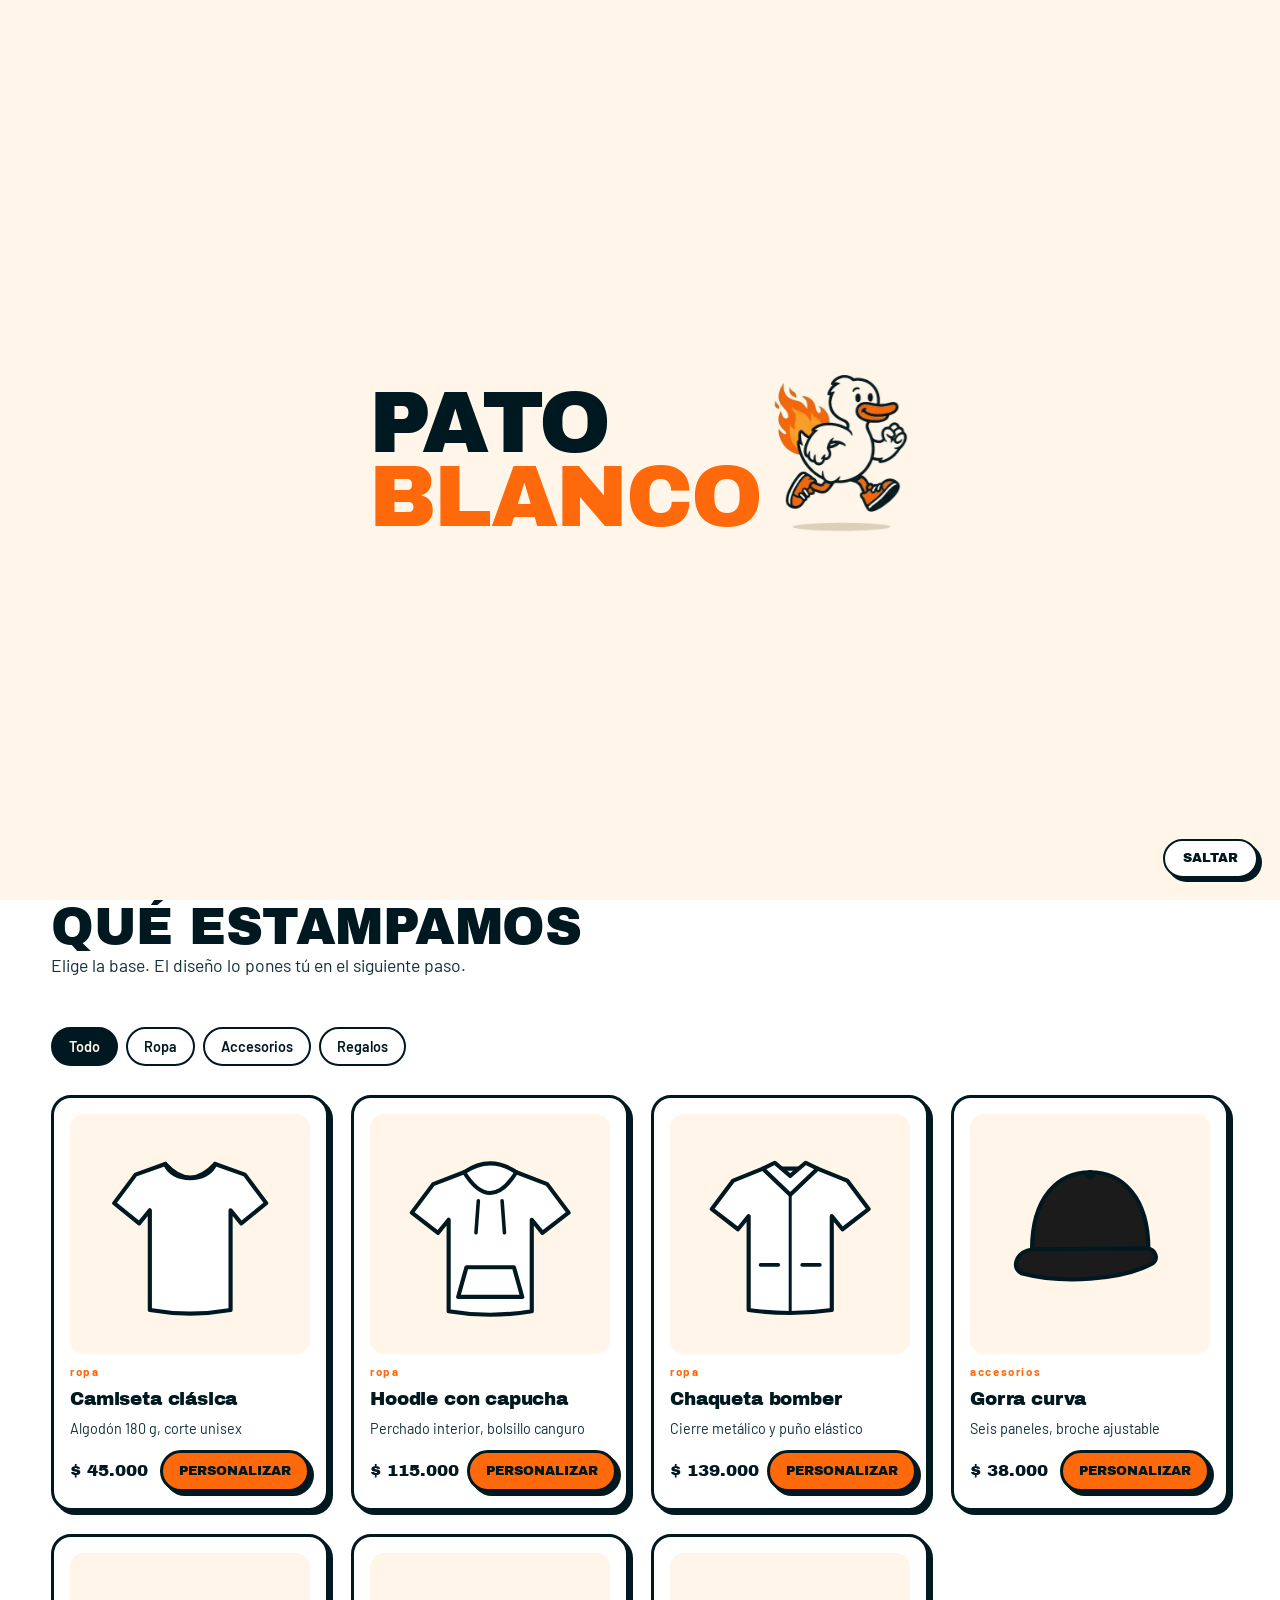
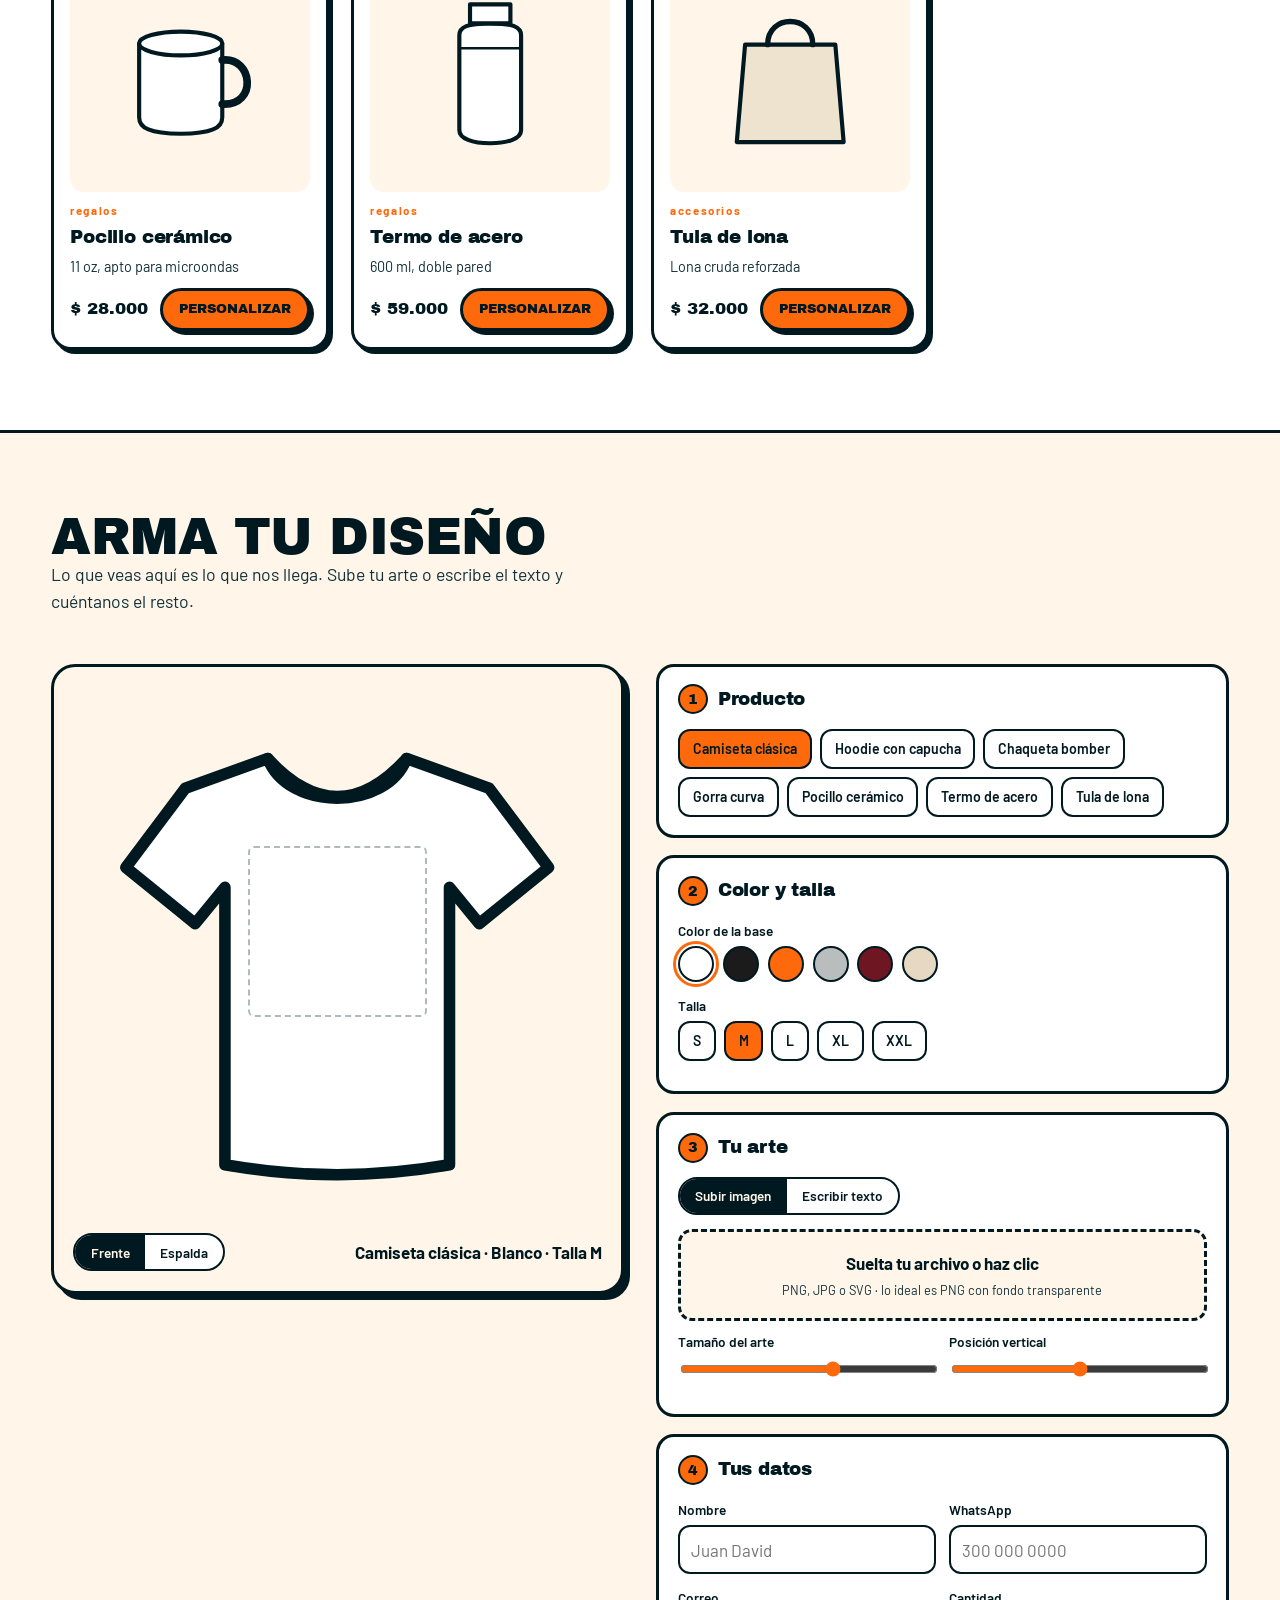
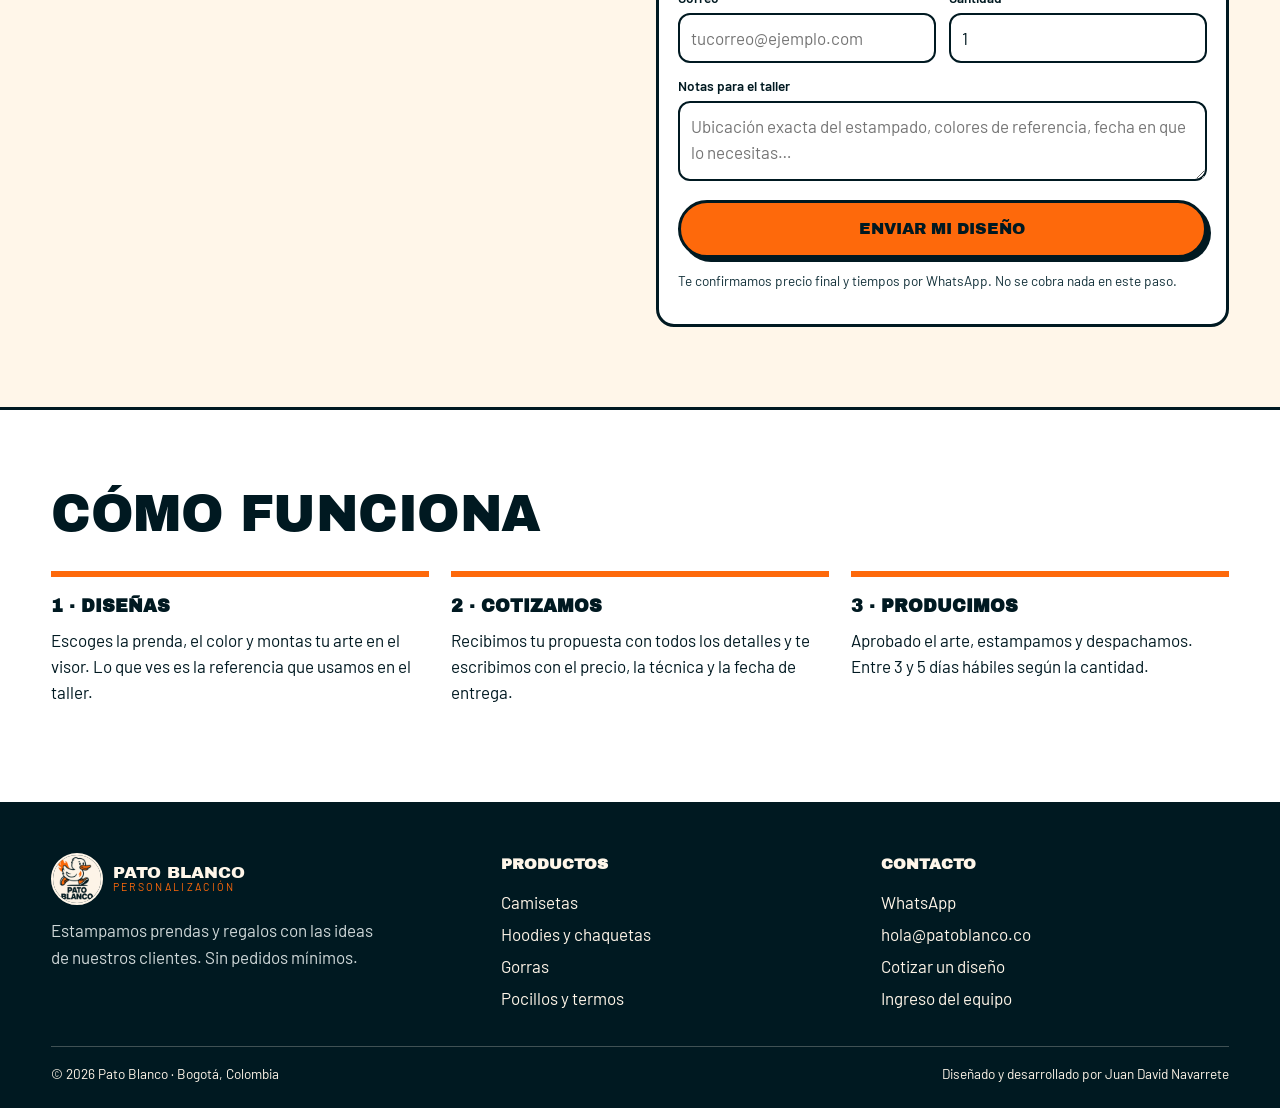
==== commit 51b32a3f: "cambios de domingo x" ====
--- a/index.html
+++ b/index.html
@@ -3,9 +3,9 @@
 <head>
 <meta charset="UTF-8">
 <meta name="viewport" content="width=device-width, initial-scale=1">
-<title>Pato Blanco · !Donde todos nadan igual, El pato no sigue la corriente!</title>
+<title>Pato Blanco · Personalización de prendas y regalos</title>
 <meta name="description" content="Camisetas, hoodies, chaquetas, gorras, pocillos y termos personalizados con tu idea. Diseña en línea y envíanos tu propuesta.">
-<link rel="icon" href="assets/logo-pato.png">
+<link rel="icon" href="assets/iconografia/logo-pato.png">
 <link rel="preconnect" href="https://fonts.googleapis.com">
 <link rel="preconnect" href="https://fonts.gstatic.com" crossorigin>
 <link href="https://fonts.googleapis.com/css2?family=Archivo+Black&family=Barlow:wght@400;500;600;700&family=Bebas+Neue&family=Permanent+Marker&display=swap" rel="stylesheet">
@@ -16,8 +16,8 @@
 <header class="cabecera">
   <div class="envoltura cabecera__fila">
     <a class="marca" href="#inicio">
-      <img src="assets/logo-pato.png" alt="">
-      <span>Pato Blanco<small>Ropa, Tazas, Accesorios, Personalizados, Estampamos Estilo</small></span>
+      <img src="assets/iconografia/logo-pato.png" alt="">
+      <span>Pato Blanco<small>Personalización</small></span>
     </a>
     <button class="menu-btn" id="menuBtn" aria-expanded="false" aria-controls="nav">Menú</button>
     <nav class="nav" id="nav">
@@ -48,7 +48,7 @@
     </div>
     <div class="heroe__sticker">
       <span class="chapa">Hecho en Bogotá</span>
-      <img src="assets/logo-pato.png" alt="Logo de Pato Blanco: un pato corriendo con tenis naranjas">
+      <img src="assets/iconografia/logo-pato.png" alt="Logo de Pato Blanco: un pato corriendo con tenis naranjas">
     </div>
   </div>
   <div class="cinta" aria-hidden="true">
--- a/styles.css
+++ b/styles.css
@@ -998,4 +998,307 @@
   .barra__fila {
     grid-template-columns: 88px 1fr 40px
   }
-}+}
+
+/* =========================================================================
+   INTRO DE ENTRADA · el pato corre, salta y aterriza junto al nombre
+   Necesita: assets/iconografia/pato-sprite.png
+   El marcado lo arma app.js, aquí solo va la presentación.
+   ========================================================================= */
+
+.pbi {
+  --pb-fs: clamp(2.1rem, 9cqw, 5.4rem);
+  --pb-alto: calc(var(--pb-fs) * 1.95);
+  --pb-t-correr: 1250ms;
+  --pb-t-salto: 540ms;
+  --pb-t-caida: 280ms;
+  --pb-t-salida: 520ms;
+
+  position: fixed;
+  inset: 0;
+  z-index: 200;
+  container-type: size;
+  overflow: hidden;
+  background: var(--crema);
+  transition: opacity var(--pb-t-salida) ease;
+}
+
+.pbi--fin {
+  opacity: 0;
+  pointer-events: none
+}
+
+.pbi__escena {
+  position: absolute;
+  left: 50%;
+  top: 50%;
+  transform: translate(-50%, -50%);
+  display: flex;
+  align-items: flex-end;
+  gap: .35em;
+}
+
+.pbi__marca {
+  margin: 0;
+  display: flex;
+  flex-direction: column;
+  font-family: var(--display);
+  font-size: var(--pb-fs);
+  line-height: .86;
+  letter-spacing: -.02em;
+  text-transform: uppercase;
+  white-space: nowrap;
+  color: var(--tinta);
+  transform: translateX(-92cqw);
+}
+
+.pbi__marca span:last-child {
+  color: var(--fuego)
+}
+
+.pbi__lema {
+  position: absolute;
+  top: calc(100% + .9em);
+  left: 0;
+  right: 0;
+  margin: 0;
+  text-align: center;
+  font-family: var(--texto);
+  font-size: clamp(.72rem, 2.1cqw, 1rem);
+  font-weight: 600;
+  letter-spacing: .34em;
+  text-transform: uppercase;
+  color: var(--tinta-80);
+  opacity: 0;
+}
+
+.pbi__pato {
+  flex: none;
+  width: calc(var(--pb-alto) * .85);
+  height: var(--pb-alto);
+  transform: translateX(-66cqw);
+  will-change: transform;
+}
+
+.pbi__salto {
+  height: 100%;
+  will-change: transform
+}
+
+.pbi__sprite {
+  width: 100%;
+  height: 100%;
+  background-image: url("assets/iconografia/pato-sprite.png");
+  background-repeat: no-repeat;
+  background-size: 600% 100%;
+  /* 6 poses: 0% la 1.ª, 100% la 6.ª */
+  background-position: 0% 0;
+  transform-origin: 50% 100%;
+}
+
+/* --- 1. carrera --- */
+.pbi--corre .pbi__sprite {
+  animation: pb-ciclo calc(var(--pb-t-correr) / 2.6) steps(5) infinite
+}
+
+.pbi--corre .pbi__pato {
+  animation: pb-avanza var(--pb-t-correr) cubic-bezier(.22, .62, .36, 1) forwards
+}
+
+.pbi--corre .pbi__marca {
+  animation: pb-arrastra var(--pb-t-correr) cubic-bezier(.22, .62, .36, 1) forwards
+}
+
+@keyframes pb-ciclo {
+  from {
+    background-position-x: 0%
+  }
+
+  to {
+    background-position-x: 100%
+  }
+}
+
+@keyframes pb-avanza {
+  from {
+    transform: translateX(-66cqw)
+  }
+
+  to {
+    transform: translateX(0)
+  }
+}
+
+@keyframes pb-arrastra {
+  from {
+    transform: translateX(-92cqw)
+  }
+
+  to {
+    transform: translateX(0)
+  }
+}
+
+/* --- 2. salto --- */
+.pbi--salta .pbi__pato,
+.pbi--salta .pbi__marca {
+  transform: translateX(0)
+}
+
+.pbi--salta .pbi__sprite {
+  background-position-x: 40%
+}
+
+/* pose aérea */
+.pbi--salta .pbi__salto {
+  animation: pb-salta var(--pb-t-salto) cubic-bezier(.3, 0, .5, 1) forwards
+}
+
+@keyframes pb-salta {
+  0% {
+    transform: translateY(0) scaleY(.94) scaleX(1.05)
+  }
+
+  18% {
+    transform: translateY(-26%) scaleY(1.05) scaleX(.97)
+  }
+
+  55% {
+    transform: translateY(-62%) scaleY(1) scaleX(1)
+  }
+
+  100% {
+    transform: translateY(0) scaleY(1) scaleX(1)
+  }
+}
+
+/* --- 3. aterrizaje --- */
+.pbi--cae .pbi__pato {
+  transform: translateX(0)
+}
+
+.pbi--cae .pbi__marca {
+  animation: pb-rebota var(--pb-t-caida) ease-out
+}
+
+.pbi--cae .pbi__sprite {
+  background-position-x: 100%;
+  /* pose con el polvo */
+  animation: pb-golpe var(--pb-t-caida) ease-out;
+}
+
+@keyframes pb-golpe {
+  0% {
+    transform: scaleY(.82) scaleX(1.12)
+  }
+
+  60% {
+    transform: scaleY(1.03) scaleX(.98)
+  }
+
+  100% {
+    transform: scaleY(1) scaleX(1)
+  }
+}
+
+@keyframes pb-rebota {
+  0% {
+    transform: translate(0, 0)
+  }
+
+  35% {
+    transform: translate(0, 5%)
+  }
+
+  100% {
+    transform: translate(0, 0)
+  }
+}
+
+/* --- 4. en reposo --- */
+.pbi--listo .pbi__pato,
+.pbi--listo .pbi__marca {
+  transform: translateX(0)
+}
+
+.pbi--listo .pbi__sprite {
+  background-position-x: 100%
+}
+
+.pbi--listo .pbi__lema {
+  animation: pb-lema 420ms ease-out forwards
+}
+
+@keyframes pb-lema {
+  from {
+    opacity: 0;
+    letter-spacing: .12em
+  }
+
+  to {
+    opacity: 1;
+    letter-spacing: .34em
+  }
+}
+
+/* --- botón para saltarlo --- */
+.pbi__saltar {
+  position: absolute;
+  right: 1.4rem;
+  bottom: 1.4rem;
+  padding: .45rem 1.1rem;
+  border: 2px solid var(--tinta);
+  border-radius: 999px;
+  background: var(--papel);
+  font-family: var(--display);
+  font-size: .8rem;
+  text-transform: uppercase;
+  color: var(--tinta);
+  cursor: pointer;
+  box-shadow: var(--dura-sm);
+  transition: transform .12s, box-shadow .12s, background .12s;
+}
+
+.pbi__saltar:hover {
+  background: var(--fuego);
+  transform: translate(-2px, -2px);
+  box-shadow: 6px 6px 0 var(--tinta);
+}
+
+@media (prefers-reduced-motion:reduce) {
+
+  .pbi__marca,
+  .pbi__pato {
+    transform: translateX(0) !important
+  }
+
+  .pbi__sprite {
+    background-position-x: 100% !important
+  }
+
+  .pbi__lema {
+    opacity: 1
+  }
+
+  .pbi *,
+  .pbi {
+    animation: none !important
+  }
+}
+
+@media (max-width:560px) {
+  .pbi__escena {
+    flex-direction: column;
+    align-items: center;
+    gap: .1em
+  }
+
+  .pbi__marca {
+    align-items: center;
+    order: 2
+  }
+
+  .pbi__pato {
+    order: 1
+  }
+}
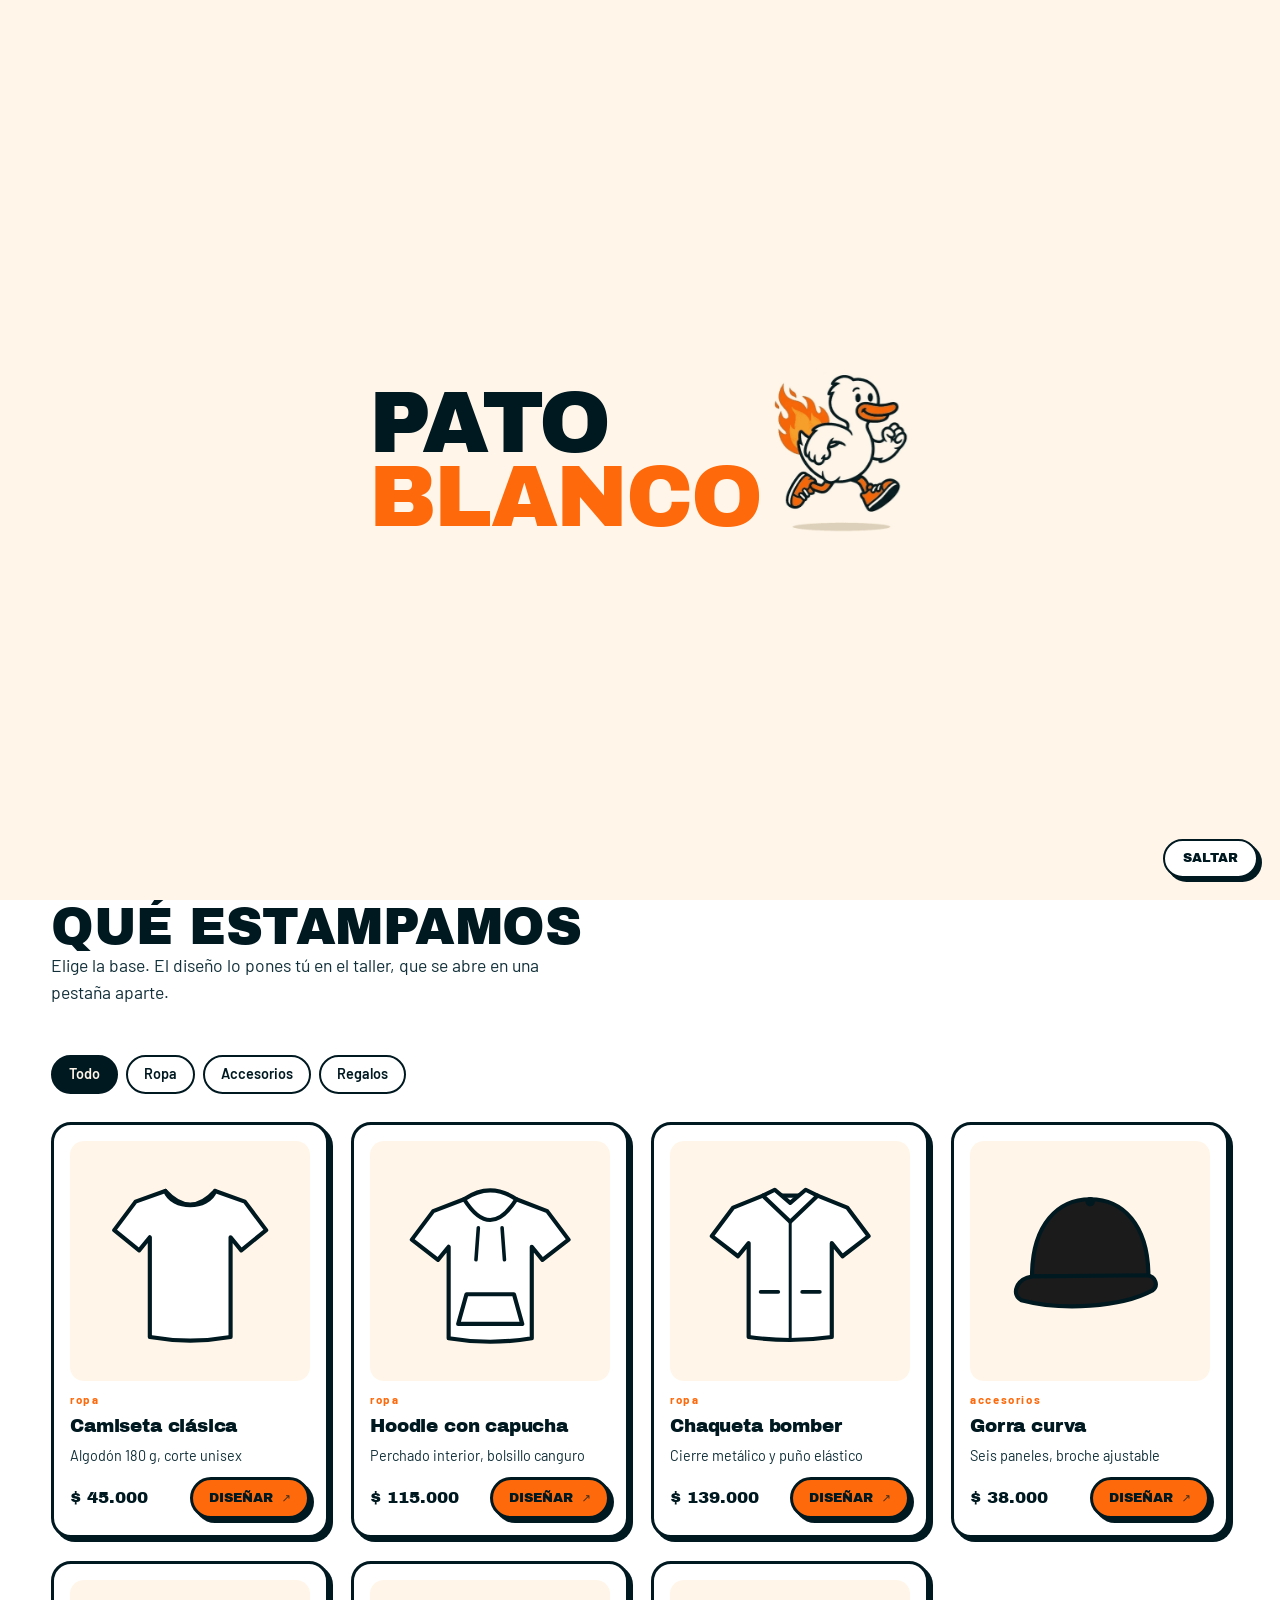
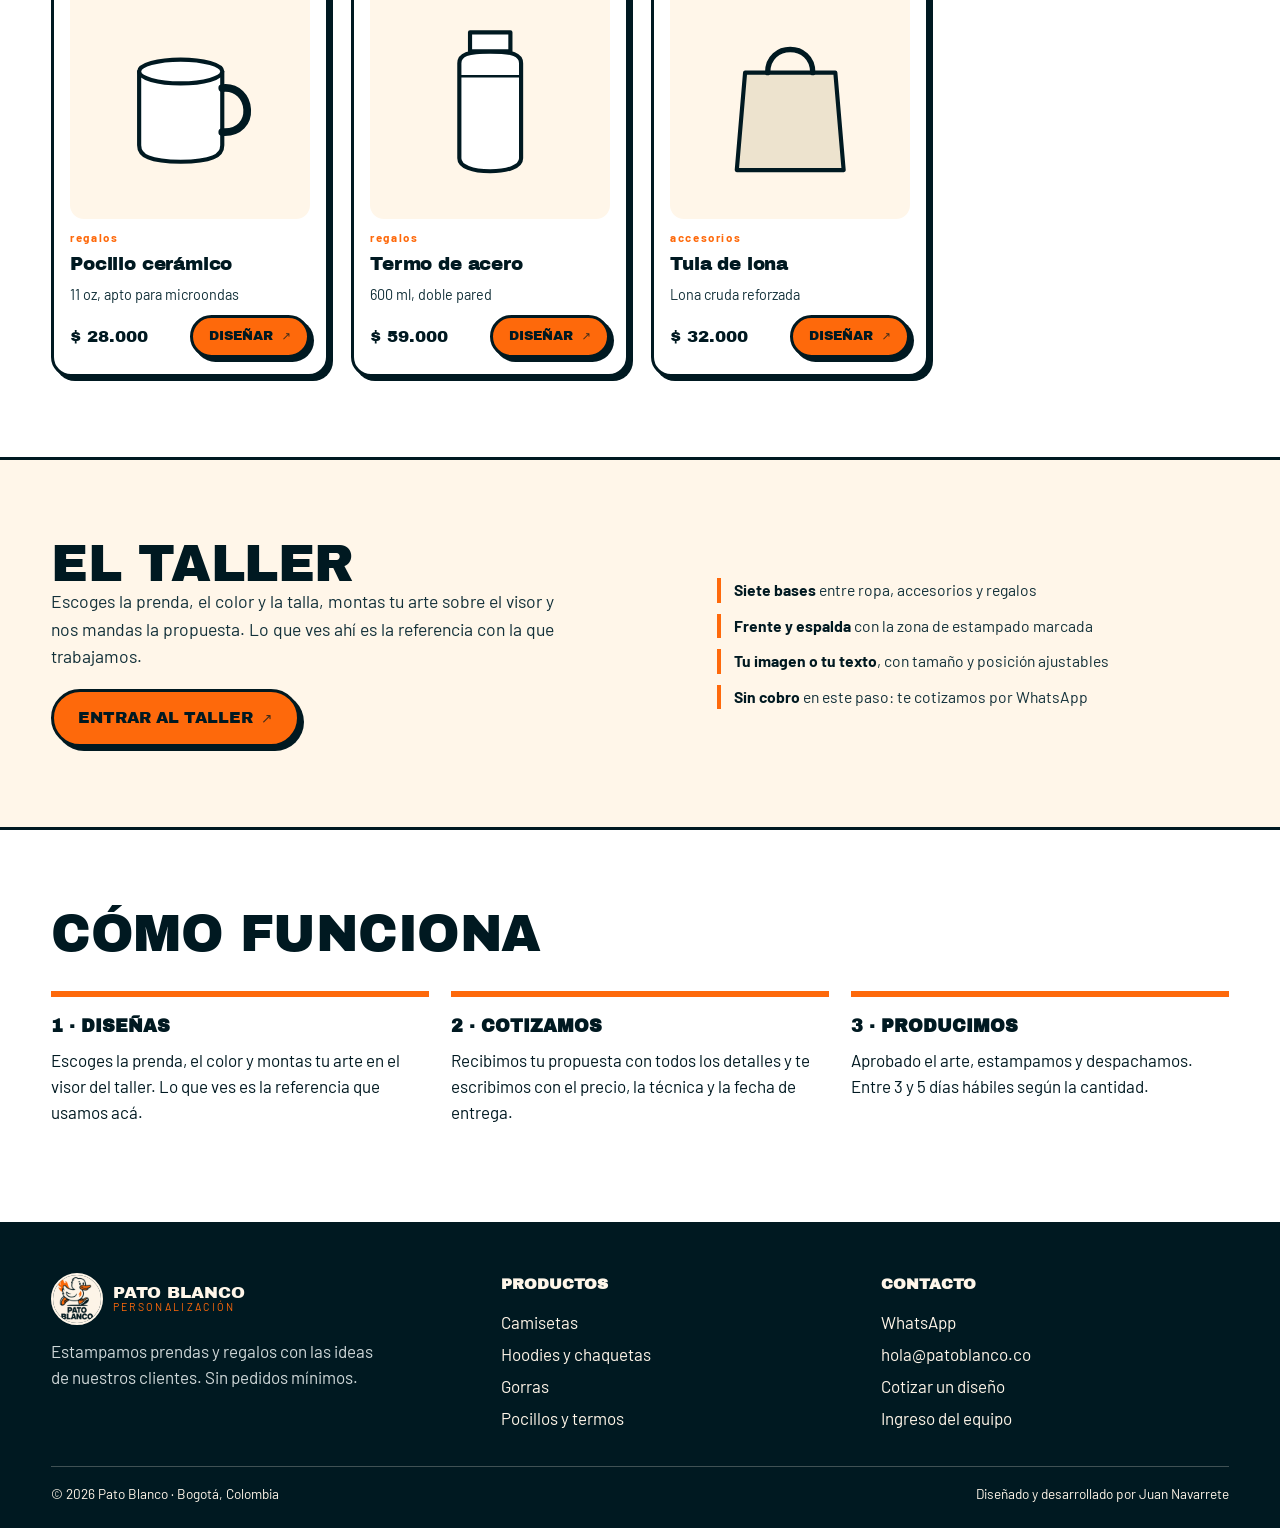
==== commit f3e3e7be: "Merge branch 'main' of https://github.com/juandnavarrete21-cmd/PatoBlanco" ====
--- a/index.html
+++ b/index.html
@@ -1,305 +1,282 @@
 <!DOCTYPE html>
 <html lang="es">
+
 <head>
-<meta charset="UTF-8">
-<meta name="viewport" content="width=device-width, initial-scale=1">
-<title>Pato Blanco · Personalización de prendas y regalos</title>
-<meta name="description" content="Camisetas, hoodies, chaquetas, gorras, pocillos y termos personalizados con tu idea. Diseña en línea y envíanos tu propuesta.">
-<link rel="icon" href="assets/iconografia/logo-pato.png">
-<link rel="preconnect" href="https://fonts.googleapis.com">
-<link rel="preconnect" href="https://fonts.gstatic.com" crossorigin>
-<link href="https://fonts.googleapis.com/css2?family=Archivo+Black&family=Barlow:wght@400;500;600;700&family=Bebas+Neue&family=Permanent+Marker&display=swap" rel="stylesheet">
-<link rel="stylesheet" href="styles.css">
+  <meta charset="UTF-8">
+  <meta name="viewport" content="width=device-width, initial-scale=1">
+  <title>Pato Blanco · !Donde todos nadan igual, El pato no sigue la corriente!</title>
+  <meta name="description"
+    content="Camisetas, hoodies, chaquetas, gorras, pocillos y termos personalizados con tu idea. Diseña en línea y envíanos tu propuesta.">
+  <link rel="icon" href="assets/iconografia/logo-pato.png">
+  <link rel="preconnect" href="https://fonts.googleapis.com">
+  <link rel="preconnect" href="https://fonts.gstatic.com" crossorigin>
+  <link
+    href="https://fonts.googleapis.com/css2?family=Archivo+Black&family=Barlow:wght@400;500;600;700&family=Bebas+Neue&family=Permanent+Marker&display=swap"
+    rel="stylesheet">
+  <link rel="stylesheet" href="CSS/styles.css">
+  <script src="JS/datos.js" defer></script>
+  <script src="JS/app.js" defer></script>
 </head>
+
 <body>
 
-<header class="cabecera">
-  <div class="envoltura cabecera__fila">
-    <a class="marca" href="#inicio">
-      <img src="assets/iconografia/logo-pato.png" alt="">
-      <span>Pato Blanco<small>Personalización</small></span>
-    </a>
-    <button class="menu-btn" id="menuBtn" aria-expanded="false" aria-controls="nav">Menú</button>
-    <nav class="nav" id="nav">
-      <a href="#catalogo">Catálogo</a>
-      <a href="#taller">Personalizar</a>
-      <a href="#proceso">Cómo funciona</a>
-      <a href="#contacto">Contacto</a>
-      <a class="btn btn--sm" href="#taller">Diseñar ahora</a>
-    </nav>
+  <header class="cabecera">
+    <div class="envoltura cabecera__fila">
+      <a class="marca" href="#inicio">
+        <img src="assets/iconografia/logo-pato.png" alt="">
+        <span>Pato Blanco<small>Ropa, Tazas, Accesorios, Personalizados, Estampamos Estilo</small></span>
+      </a>
+      <button class="menu-btn" id="menuBtn" aria-expanded="false" aria-controls="nav">Menú</button>
+      <nav class="nav" id="nav">
+        <a href="#catalogo">Catálogo</a>
+        <a class="enlace-externo" href="src/WorkShop.html" target="_blank" rel="noopener">Taller</a>
+        <a href="#proceso">Cómo funciona</a>
+        <a href="#contacto">Contacto</a>
+        <a class="btn btn--sm btn--externo" href="src/WorkShop.html" target="_blank" rel="noopener">Diseñar ahora</a>
+      </nav>
+    </div>
+  </header>
+
+  <main>
+    <section class="heroe" id="inicio">
+      <div class="envoltura heroe__grid">
+        <div>
+          <h1>Tu idea<br>sale <span>ardiendo</span><br>del taller</h1>
+          <p class="plomo">Camisetas, hoodies, chaquetas, gorras, pocillos y termos estampados con lo que tengas en la
+            cabeza. Armas el diseño aquí mismo, nos lo mandas y lo producimos.</p>
+          <div class="heroe__acciones">
+            <a class="btn btn--externo" href="src/WorkShop.html" target="_blank" rel="noopener">Diseñar mi prenda</a>
+            <a class="btn btn--claro" href="#catalogo">Ver catálogo</a>
+          </div>
+          <div class="datos-fila">
+            <div><b>1</b><small>Desde una unidad</small></div>
+            <div><b>3-5</b><small>Días hábiles de producción</small></div>
+            <div><b>7</b><small>Tipos de producto</small></div>
+          </div>
+        </div>
+        <div class="heroe__sticker">
+          <span class="chapa">Hecho en Bogotá</span>
+          <img src="assets/iconografia/logo-pato.png" alt="Logo de Pato Blanco: un pato corriendo con tenis naranjas">
+        </div>
+      </div>
+      <div class="cinta" aria-hidden="true">
+        <div class="cinta__pista" id="cintaPista"></div>
+      </div>
+    </section>
+
+    <section class="seccion" id="catalogo">
+      <div class="envoltura">
+        <div class="seccion__cabeza">
+          <div>
+            <h2>Qué estampamos</h2>
+            <p class="plomo">Elige la base. El diseño lo pones tú en el taller, que se abre en una pestaña aparte.</p>
+          </div>
+        </div>
+        <div class="filtros" id="filtros" role="group" aria-label="Filtrar catálogo"></div>
+        <div class="rejilla" id="rejillaCatalogo"></div>
+      </div>
+    </section>
+
+    <section class="seccion seccion--crema" id="taller">
+      <div class="envoltura">
+        <div class="llamado">
+          <div>
+            <h2>El taller</h2>
+            <p class="plomo">Escoges la prenda, el color y la talla, montas tu arte sobre el visor y nos mandas la
+              propuesta. Lo que ves ahí es la referencia con la que trabajamos.</p>
+            <div class="heroe__acciones" style="margin-top:1.2rem">
+              <a class="btn btn--externo" href="src/WorkShop.html" target="_blank" rel="noopener">Entrar al taller</a>
+            </div>
+          </div>
+          <ul class="llamado__lista">
+            <li><b>Siete bases</b> entre ropa, accesorios y regalos</li>
+            <li><b>Frente y espalda</b> con la zona de estampado marcada</li>
+            <li><b>Tu imagen o tu texto</b>, con tamaño y posición ajustables</li>
+            <li><b>Sin cobro</b> en este paso: te cotizamos por WhatsApp</li>
+          </ul>
+        </div>
+      </div>
+    </section>
+
+    <section class="seccion" id="proceso">
+      <div class="envoltura">
+        <div class="seccion__cabeza">
+          <h2>Cómo funciona</h2>
+        </div>
+        <div class="ruta">
+          <div class="ruta__item"><b>1 · Diseñas</b>
+            <p>Escoges la prenda, el color y montas tu arte en el visor del taller. Lo que ves es la referencia que
+              usamos acá.</p>
+          </div>
+          <div class="ruta__item"><b>2 · Cotizamos</b>
+            <p>Recibimos tu propuesta con todos los detalles y te escribimos con el precio, la técnica y la fecha de
+              entrega.</p>
+          </div>
+          <div class="ruta__item"><b>3 · Producimos</b>
+            <p>Aprobado el arte, estampamos y despachamos. Entre 3 y 5 días hábiles según la cantidad.</p>
+          </div>
+        </div>
+      </div>
+    </section>
+  </main>
+
+  <footer class="pie" id="contacto">
+    <div class="envoltura">
+      <div class="pie__grid">
+        <div>
+          <div class="marca" style="margin-bottom:.8rem"><img src="assets/iconografia/logo-pato.png" alt=""><span>Pato
+              Blanco<small>Personalización</small></span></div>
+          <p style="max-width:34ch;color:#cfd8d9">Estampamos prendas y regalos con las ideas de nuestros clientes. Sin
+            pedidos mínimos.</p>
+        </div>
+        <div>
+          <h4>Productos</h4>
+          <a href="#catalogo">Camisetas</a><a href="#catalogo">Hoodies y chaquetas</a><a href="#catalogo">Gorras</a><a
+            href="#catalogo">Pocillos y termos</a>
+        </div>
+        <div>
+          <h4>Contacto</h4>
+          <a id="pieWhats" href="#" target="_blank" rel="noopener">WhatsApp</a>
+          <a href="mailto:hola@patoblanco.co">hola@patoblanco.co</a>
+          <a href="src/WorkShop.html" target="_blank" rel="noopener">Cotizar un diseño</a>
+          <a href="#" id="enlaceAdmin">Ingreso del equipo</a>
+        </div>
+      </div>
+      <div class="pie__base">
+        <span>© <span id="anio"></span> Pato Blanco · Bogotá, Colombia</span>
+        <span>Diseñado y desarrollado por Juan Navarrete</span>
+      </div>
+    </div>
+  </footer>
+
+  <!-- ====================== PANEL ADMIN ====================== -->
+  <div class="admin oculto" id="admin" aria-hidden="true">
+    <div class="admin__barra">
+      <div class="envoltura">
+        <div class="admin__titulo">Pato Blanco · Panel del equipo</div>
+        <div style="display:flex;gap:.5rem;flex-wrap:wrap">
+          <button class="btn btn--sm btn--claro" id="btnVerSitio" type="button">Ver el sitio</button>
+          <button class="btn btn--sm" id="btnSalir" type="button">Cerrar sesión</button>
+        </div>
+      </div>
+    </div>
+
+    <!-- login -->
+    <div class="envoltura" id="adminLogin" style="padding:3rem 0;max-width:430px">
+      <div class="tarjeta" style="margin-top:0">
+        <h3 style="font-size:1.4rem;text-transform:uppercase;margin-bottom:.4rem">Ingreso del equipo</h3>
+        <p class="aviso">Acceso al tablero de pedidos, productos y visitas.</p>
+        <label class="campo" style="margin-top:1rem"><span>Contraseña</span><input type="password" id="claveAdmin"
+            placeholder="••••••••"></label>
+        <button class="btn" id="btnEntrar" type="button" style="width:100%;justify-content:center">Entrar</button>
+        <p class="aviso" id="errorClave" style="color:var(--fuego);margin-top:.6rem"></p>
+      </div>
+    </div>
+
+    <!-- tablero -->
+    <div class="envoltura oculto" id="adminTablero" style="padding-bottom:4rem">
+      <div class="tabs" role="tablist">
+        <button class="tab" role="tab" data-tab="resumen" aria-selected="true">Resumen</button>
+        <button class="tab" role="tab" data-tab="pedidos" aria-selected="false">Pedidos</button>
+        <button class="tab" role="tab" data-tab="productos" aria-selected="false">Productos</button>
+      </div>
+
+      <!-- resumen -->
+      <section data-panel="resumen">
+        <div class="kpis">
+          <div class="kpi"><b id="kpiVisitas">0</b><small>Visitas totales</small></div>
+          <div class="kpi"><b id="kpiHoy">0</b><small>Visitas hoy</small></div>
+          <div class="kpi"><b id="kpiPedidos">0</b><small>Diseños recibidos</small></div>
+          <div class="kpi"><b id="kpiNuevos">0</b><small>Sin responder</small></div>
+        </div>
+        <div class="tarjeta">
+          <h3 style="text-transform:uppercase;margin-bottom:1rem">Interés por producto</h3>
+          <div class="barras" id="barrasProductos"></div>
+        </div>
+        <div class="tarjeta">
+          <h3 style="text-transform:uppercase;margin-bottom:1rem">Visitas de los últimos 7 días</h3>
+          <div class="barras" id="barrasDias"></div>
+        </div>
+      </section>
+
+      <!-- pedidos -->
+      <section data-panel="pedidos" class="oculto">
+        <div class="tarjeta">
+          <div
+            style="display:flex;justify-content:space-between;align-items:center;gap:1rem;flex-wrap:wrap;margin-bottom:1rem">
+            <h3 style="text-transform:uppercase">Diseños recibidos</h3>
+            <div style="display:flex;gap:.5rem;flex-wrap:wrap">
+              <button class="btn btn--sm btn--claro" id="btnCSV" type="button">Descargar CSV</button>
+            </div>
+          </div>
+          <div class="tabla-envoltura">
+            <table id="tablaPedidos">
+              <thead>
+                <tr>
+                  <th>Arte</th>
+                  <th>Código</th>
+                  <th>Cliente</th>
+                  <th>Pedido</th>
+                  <th>Estado</th>
+                  <th></th>
+                </tr>
+              </thead>
+              <tbody></tbody>
+            </table>
+          </div>
+          <div class="vacio oculto" id="vacioPedidos"><b>Todavía no hay diseños</b>Cuando un cliente envíe su propuesta
+            desde el taller, aparece aquí.</div>
+        </div>
+      </section>
+
+      <!-- productos -->
+      <section data-panel="productos" class="oculto">
+        <div class="tarjeta">
+          <h3 style="text-transform:uppercase;margin-bottom:1rem">Agregar producto</h3>
+          <div class="dos">
+            <label class="campo"><span>Nombre</span><input type="text" id="npNombre"
+                placeholder="Camiseta oversize"></label>
+            <label class="campo"><span>Precio (COP)</span><input type="number" id="npPrecio" min="0" step="1000"
+                placeholder="45000"></label>
+          </div>
+          <div class="dos">
+            <label class="campo"><span>Categoría</span>
+              <select id="npCategoria">
+                <option value="ropa">Ropa</option>
+                <option value="accesorios">Accesorios</option>
+                <option value="regalos">Regalos</option>
+              </select>
+            </label>
+            <label class="campo"><span>Silueta en el visor</span>
+              <select id="npSilueta"></select>
+            </label>
+          </div>
+          <label class="campo"><span>Descripción corta</span><input type="text" id="npDesc"
+              placeholder="Algodón 180 g, corte unisex"></label>
+          <button class="btn" id="btnCrearProducto" type="button">Guardar producto</button>
+        </div>
+        <div class="tarjeta">
+          <h3 style="text-transform:uppercase;margin-bottom:1rem">Catálogo actual</h3>
+          <div class="tabla-envoltura">
+            <table id="tablaProductos">
+              <thead>
+                <tr>
+                  <th></th>
+                  <th>Producto</th>
+                  <th>Categoría</th>
+                  <th>Precio</th>
+                  <th>Vistas</th>
+                  <th></th>
+                </tr>
+              </thead>
+              <tbody></tbody>
+            </table>
+          </div>
+        </div>
+      </section>
+    </div>
   </div>
-</header>
-
-<main>
-<section class="heroe" id="inicio">
-  <div class="envoltura heroe__grid">
-    <div>
-      <h1>Tu idea<br>sale <span>ardiendo</span><br>del taller</h1>
-      <p class="plomo">Camisetas, hoodies, chaquetas, gorras, pocillos y termos estampados con lo que tengas en la cabeza. Armas el diseño aquí mismo, nos lo mandas y lo producimos.</p>
-      <div class="heroe__acciones">
-        <a class="btn" href="#taller">Diseñar mi prenda</a>
-        <a class="btn btn--claro" href="#catalogo">Ver catálogo</a>
-      </div>
-      <div class="datos-fila">
-        <div><b>1</b><small>Desde una unidad</small></div>
-        <div><b>3-5</b><small>Días hábiles de producción</small></div>
-        <div><b>7</b><small>Tipos de producto</small></div>
-      </div>
-    </div>
-    <div class="heroe__sticker">
-      <span class="chapa">Hecho en Bogotá</span>
-      <img src="assets/iconografia/logo-pato.png" alt="Logo de Pato Blanco: un pato corriendo con tenis naranjas">
-    </div>
-  </div>
-  <div class="cinta" aria-hidden="true">
-    <div class="cinta__pista" id="cintaPista"></div>
-  </div>
-</section>
-
-<section class="seccion" id="catalogo">
-  <div class="envoltura">
-    <div class="seccion__cabeza">
-      <div>
-        <h2>Qué estampamos</h2>
-        <p class="plomo">Elige la base. El diseño lo pones tú en el siguiente paso.</p>
-      </div>
-    </div>
-    <div class="filtros" id="filtros" role="group" aria-label="Filtrar catálogo"></div>
-    <div class="rejilla" id="rejillaCatalogo"></div>
-  </div>
-</section>
-
-<section class="seccion seccion--crema" id="taller">
-  <div class="envoltura">
-    <div class="seccion__cabeza">
-      <div>
-        <h2>Arma tu diseño</h2>
-        <p class="plomo">Lo que veas aquí es lo que nos llega. Sube tu arte o escribe el texto y cuéntanos el resto.</p>
-      </div>
-    </div>
-    <div class="taller">
-      <div class="lienzo">
-        <div class="lienzo__marco" id="marco">
-          <div id="siluetaHost" style="width:100%;height:100%"></div>
-          <div class="zona zona--guia" id="zonaArte"></div>
-        </div>
-        <div class="lienzo__barra">
-          <div class="conmutador" id="conmutadorVista" role="group" aria-label="Cara del producto">
-            <button type="button" data-vista="frente" aria-pressed="true">Frente</button>
-            <button type="button" data-vista="espalda" aria-pressed="false">Espalda</button>
-          </div>
-          <strong id="resumenLienzo">Camiseta · Blanco · Talla M</strong>
-        </div>
-      </div>
-
-      <div class="panel">
-        <div class="paso">
-          <div class="paso__titulo"><span class="paso__num">1</span><h3>Producto</h3></div>
-          <div class="opciones" id="opcionesProducto"></div>
-        </div>
-
-        <div class="paso">
-          <div class="paso__titulo"><span class="paso__num">2</span><h3>Color y talla</h3></div>
-          <div class="campo"><span>Color de la base</span><div class="muestras" id="muestrasColor"></div></div>
-          <div class="campo" id="campoTalla"><span>Talla</span><div class="opciones" id="opcionesTalla"></div></div>
-        </div>
-
-        <div class="paso">
-          <div class="paso__titulo"><span class="paso__num">3</span><h3>Tu arte</h3></div>
-          <div class="conmutador" id="conmutadorArte" role="group" aria-label="Tipo de arte" style="margin-bottom:.9rem">
-            <button type="button" data-modo="imagen" aria-pressed="true">Subir imagen</button>
-            <button type="button" data-modo="texto" aria-pressed="false">Escribir texto</button>
-          </div>
-
-          <div id="bloqueImagen">
-            <div class="soltar" id="soltar" tabindex="0" role="button">
-              <strong>Suelta tu archivo o haz clic</strong>
-              <small>PNG, JPG o SVG · lo ideal es PNG con fondo transparente</small>
-            </div>
-            <input type="file" id="archivoArte" accept="image/*" class="oculto">
-            <p class="aviso" id="nombreArchivo" style="margin:.6rem 0 0"></p>
-          </div>
-
-          <div id="bloqueTexto" class="oculto">
-            <label class="campo"><span>Texto a estampar</span><input type="text" id="textoArte" maxlength="40" placeholder="PATO BLANCO"></label>
-            <div class="dos">
-              <label class="campo"><span>Tipografía</span>
-                <select id="fuenteArte">
-                  <option value="'Permanent Marker',cursive">Marcador</option>
-                  <option value="'Archivo Black',sans-serif">Bloque</option>
-                  <option value="'Bebas Neue',sans-serif">Condensada</option>
-                  <option value="'Barlow',sans-serif">Simple</option>
-                </select>
-              </label>
-              <label class="campo"><span>Color del texto</span><input type="color" id="colorTexto" value="#FE690B" style="width:100%;height:44px;border:2px solid var(--tinta);border-radius:12px;background:none;padding:2px"></label>
-            </div>
-          </div>
-
-          <div class="dos" style="margin-top:.4rem">
-            <label class="campo"><span>Tamaño del arte</span><input type="range" id="escalaArte" min="30" max="100" value="72"></label>
-            <label class="campo"><span>Posición vertical</span><input type="range" id="posArte" min="0" max="100" value="50"></label>
-          </div>
-        </div>
-
-        <div class="paso">
-          <div class="paso__titulo"><span class="paso__num">4</span><h3>Tus datos</h3></div>
-          <div class="dos">
-            <label class="campo"><span>Nombre</span><input type="text" id="fNombre" placeholder="Juan David" required></label>
-            <label class="campo"><span>WhatsApp</span><input type="tel" id="fTel" placeholder="300 000 0000" required></label>
-          </div>
-          <div class="dos">
-            <label class="campo"><span>Correo</span><input type="email" id="fCorreo" placeholder="tucorreo@ejemplo.com"></label>
-            <label class="campo"><span>Cantidad</span><input type="number" id="fCantidad" min="1" value="1"></label>
-          </div>
-          <label class="campo"><span>Notas para el taller</span><textarea id="fNotas" placeholder="Ubicación exacta del estampado, colores de referencia, fecha en que lo necesitas…"></textarea></label>
-          <button class="btn" id="btnEnviar" type="button" style="width:100%;justify-content:center">Enviar mi diseño</button>
-          <p class="aviso" style="margin-top:.7rem">Te confirmamos precio final y tiempos por WhatsApp. No se cobra nada en este paso.</p>
-        </div>
-      </div>
-    </div>
-  </div>
-</section>
-
-<section class="seccion" id="proceso">
-  <div class="envoltura">
-    <div class="seccion__cabeza"><h2>Cómo funciona</h2></div>
-    <div class="ruta">
-      <div class="ruta__item"><b>1 · Diseñas</b><p>Escoges la prenda, el color y montas tu arte en el visor. Lo que ves es la referencia que usamos en el taller.</p></div>
-      <div class="ruta__item"><b>2 · Cotizamos</b><p>Recibimos tu propuesta con todos los detalles y te escribimos con el precio, la técnica y la fecha de entrega.</p></div>
-      <div class="ruta__item"><b>3 · Producimos</b><p>Aprobado el arte, estampamos y despachamos. Entre 3 y 5 días hábiles según la cantidad.</p></div>
-    </div>
-  </div>
-</section>
-</main>
-
-<footer class="pie" id="contacto">
-  <div class="envoltura">
-    <div class="pie__grid">
-      <div>
-        <div class="marca" style="margin-bottom:.8rem"><img src="assets/logo-pato.png" alt=""><span>Pato Blanco<small>Personalización</small></span></div>
-        <p style="max-width:34ch;color:#cfd8d9">Estampamos prendas y regalos con las ideas de nuestros clientes. Sin pedidos mínimos.</p>
-      </div>
-      <div>
-        <h4>Productos</h4>
-        <a href="#catalogo">Camisetas</a><a href="#catalogo">Hoodies y chaquetas</a><a href="#catalogo">Gorras</a><a href="#catalogo">Pocillos y termos</a>
-      </div>
-      <div>
-        <h4>Contacto</h4>
-        <a id="pieWhats" href="#" target="_blank" rel="noopener">WhatsApp</a>
-        <a href="mailto:hola@patoblanco.co">hola@patoblanco.co</a>
-        <a href="#taller">Cotizar un diseño</a>
-        <a href="#" id="enlaceAdmin">Ingreso del equipo</a>
-      </div>
-    </div>
-    <div class="pie__base">
-      <span>© <span id="anio"></span> Pato Blanco · Bogotá, Colombia</span>
-      <span>Diseñado y desarrollado por Juan David Navarrete</span>
-    </div>
-  </div>
-</footer>
-
-<!-- ====================== PANEL ADMIN ====================== -->
-<div class="admin oculto" id="admin" aria-hidden="true">
-  <div class="admin__barra">
-    <div class="envoltura">
-      <div class="admin__titulo">Pato Blanco · Panel del equipo</div>
-      <div style="display:flex;gap:.5rem;flex-wrap:wrap">
-        <button class="btn btn--sm btn--claro" id="btnVerSitio" type="button">Ver el sitio</button>
-        <button class="btn btn--sm" id="btnSalir" type="button">Cerrar sesión</button>
-      </div>
-    </div>
-  </div>
-
-  <!-- login -->
-  <div class="envoltura" id="adminLogin" style="padding:3rem 0;max-width:430px">
-    <div class="tarjeta" style="margin-top:0">
-      <h3 style="font-size:1.4rem;text-transform:uppercase;margin-bottom:.4rem">Ingreso del equipo</h3>
-      <p class="aviso">Acceso al tablero de pedidos, productos y visitas.</p>
-      <label class="campo" style="margin-top:1rem"><span>Contraseña</span><input type="password" id="claveAdmin" placeholder="••••••••"></label>
-      <button class="btn" id="btnEntrar" type="button" style="width:100%;justify-content:center">Entrar</button>
-      <p class="aviso" id="errorClave" style="color:var(--fuego);margin-top:.6rem"></p>
-    </div>
-  </div>
-
-  <!-- tablero -->
-  <div class="envoltura oculto" id="adminTablero" style="padding-bottom:4rem">
-    <div class="tabs" role="tablist">
-      <button class="tab" role="tab" data-tab="resumen" aria-selected="true">Resumen</button>
-      <button class="tab" role="tab" data-tab="pedidos" aria-selected="false">Pedidos</button>
-      <button class="tab" role="tab" data-tab="productos" aria-selected="false">Productos</button>
-    </div>
-
-    <!-- resumen -->
-    <section data-panel="resumen">
-      <div class="kpis">
-        <div class="kpi"><b id="kpiVisitas">0</b><small>Visitas totales</small></div>
-        <div class="kpi"><b id="kpiHoy">0</b><small>Visitas hoy</small></div>
-        <div class="kpi"><b id="kpiPedidos">0</b><small>Diseños recibidos</small></div>
-        <div class="kpi"><b id="kpiNuevos">0</b><small>Sin responder</small></div>
-      </div>
-      <div class="tarjeta">
-        <h3 style="text-transform:uppercase;margin-bottom:1rem">Interés por producto</h3>
-        <div class="barras" id="barrasProductos"></div>
-      </div>
-      <div class="tarjeta">
-        <h3 style="text-transform:uppercase;margin-bottom:1rem">Visitas de los últimos 7 días</h3>
-        <div class="barras" id="barrasDias"></div>
-      </div>
-    </section>
-
-    <!-- pedidos -->
-    <section data-panel="pedidos" class="oculto">
-      <div class="tarjeta">
-        <div style="display:flex;justify-content:space-between;align-items:center;gap:1rem;flex-wrap:wrap;margin-bottom:1rem">
-          <h3 style="text-transform:uppercase">Diseños recibidos</h3>
-          <div style="display:flex;gap:.5rem;flex-wrap:wrap">
-            <button class="btn btn--sm btn--claro" id="btnCSV" type="button">Descargar CSV</button>
-          </div>
-        </div>
-        <div class="tabla-envoltura">
-          <table id="tablaPedidos">
-            <thead><tr><th>Arte</th><th>Código</th><th>Cliente</th><th>Pedido</th><th>Estado</th><th></th></tr></thead>
-            <tbody></tbody>
-          </table>
-        </div>
-        <div class="vacio oculto" id="vacioPedidos"><b>Todavía no hay diseños</b>Cuando un cliente envíe su propuesta desde el taller, aparece aquí.</div>
-      </div>
-    </section>
-
-    <!-- productos -->
-    <section data-panel="productos" class="oculto">
-      <div class="tarjeta">
-        <h3 style="text-transform:uppercase;margin-bottom:1rem">Agregar producto</h3>
-        <div class="dos">
-          <label class="campo"><span>Nombre</span><input type="text" id="npNombre" placeholder="Camiseta oversize"></label>
-          <label class="campo"><span>Precio (COP)</span><input type="number" id="npPrecio" min="0" step="1000" placeholder="45000"></label>
-        </div>
-        <div class="dos">
-          <label class="campo"><span>Categoría</span>
-            <select id="npCategoria"><option value="ropa">Ropa</option><option value="accesorios">Accesorios</option><option value="regalos">Regalos</option></select>
-          </label>
-          <label class="campo"><span>Silueta en el visor</span>
-            <select id="npSilueta"></select>
-          </label>
-        </div>
-        <label class="campo"><span>Descripción corta</span><input type="text" id="npDesc" placeholder="Algodón 180 g, corte unisex"></label>
-        <button class="btn" id="btnCrearProducto" type="button">Guardar producto</button>
-      </div>
-      <div class="tarjeta">
-        <h3 style="text-transform:uppercase;margin-bottom:1rem">Catálogo actual</h3>
-        <div class="tabla-envoltura">
-          <table id="tablaProductos">
-            <thead><tr><th></th><th>Producto</th><th>Categoría</th><th>Precio</th><th>Vistas</th><th></th></tr></thead>
-            <tbody></tbody>
-          </table>
-        </div>
-      </div>
-    </section>
-  </div>
-</div>
-
-<div id="hostModal"></div>
-
-<script src="app.js"></script>
+  <div id="hostModal"></div>
 </body>
-</html>+
+</html>
--- a/CSS/styles.css
+++ b/CSS/styles.css
@@ -0,0 +1,1378 @@
+:root {
+  --tinta: #001921;
+  --tinta-80: #123039;
+  --fuego: #FE690B;
+  --fuego-hondo: #C94900;
+  --crema: #FFF6E9;
+  --papel: #FFFFFF;
+  --borde: 3px solid var(--tinta);
+  --dura: 6px 6px 0 var(--tinta);
+  --dura-sm: 4px 4px 0 var(--tinta);
+  --display: 'Archivo Black', system-ui, sans-serif;
+  --texto: 'Barlow', system-ui, sans-serif;
+}
+
+* {
+  box-sizing: border-box
+}
+
+html {
+  scroll-behavior: smooth
+}
+
+body {
+  margin: 0;
+  background: var(--papel);
+  color: var(--tinta);
+  font-family: var(--texto);
+  font-size: 17px;
+  line-height: 1.55;
+  -webkit-font-smoothing: antialiased;
+}
+
+img {
+  max-width: 100%;
+  display: block
+}
+
+a {
+  color: inherit
+}
+
+button,
+input,
+select,
+textarea {
+  font: inherit;
+  color: inherit
+}
+
+:focus-visible {
+  outline: 3px solid var(--fuego);
+  outline-offset: 3px
+}
+
+.envoltura {
+  width: min(1180px, 92vw);
+  margin-inline: auto
+}
+
+/* ---------- tipografía ---------- */
+h1,
+h2,
+h3 {
+  font-family: var(--display);
+  font-weight: 400;
+  line-height: .95;
+  letter-spacing: -.01em;
+  margin: 0
+}
+
+h1 {
+  font-size: clamp(2.9rem, 8vw, 5.4rem);
+  text-transform: uppercase
+}
+
+h2 {
+  font-size: clamp(2rem, 4.6vw, 3.2rem);
+  text-transform: uppercase
+}
+
+h3 {
+  font-size: 1.15rem
+}
+
+p {
+  margin: 0 0 1rem
+}
+
+.plomo {
+  font-size: 1.1rem;
+  max-width: 52ch;
+  color: var(--tinta-80)
+}
+
+/* ---------- BOTONERA ---------- */
+
+.btn {
+  display: inline-flex;
+  align-items: center;
+  gap: .5rem;
+  cursor: pointer;
+  font-family: var(--display);
+  font-size: 1rem;
+  text-transform: uppercase;
+  padding: .85rem 1.5rem;
+  border: var(--borde);
+  border-radius: 999px;
+  background: var(--fuego);
+  color: var(--tinta);
+  text-decoration: none;
+  box-shadow: var(--dura-sm);
+  transition: transform .12s, box-shadow .12s, background .12s;
+}
+
+.btn:hover {
+  transform: translate(-2px, -2px);
+  box-shadow: 6px 6px 0 var(--tinta)
+}
+
+.btn:active {
+  transform: translate(2px, 2px);
+  box-shadow: 1px 1px 0 var(--tinta)
+}
+
+.btn--claro {
+  background: var(--papel)
+}
+
+.btn--tinta {
+  background: var(--tinta);
+  color: var(--crema);
+  border-color: var(--tinta)
+}
+
+.btn--fantasma {
+  background: transparent;
+  box-shadow: none;
+  border-width: 3px
+}
+
+.btn--sm {
+  padding: .5rem 1rem;
+  font-size: .82rem
+}
+
+/* ---------- CABECERA / PARTE INICIAL ---------- */
+
+.cabecera {
+  position: sticky;
+  top: 0;
+  z-index: 60;
+  background: var(--tinta);
+  color: var(--crema);
+  border-bottom: 3px solid var(--tinta);
+}
+
+.cabecera__fila {
+  display: flex;
+  align-items: center;
+  gap: 1rem;
+  padding: .6rem 0;
+  justify-content: space-between
+}
+
+.marca {
+  display: flex;
+  align-items: center;
+  gap: .6rem;
+  text-decoration: none
+}
+
+.marca img {
+  width: 52px;
+  height: auto;
+  background: var(--crema);
+  border-radius: 50%;
+  border: 2px solid var(--crema)
+}
+
+.marca span {
+  font-family: var(--display);
+  font-size: 1.05rem;
+  text-transform: uppercase;
+  line-height: 1
+}
+
+.marca small {
+  display: block;
+  font-family: var(--texto);
+  font-size: .66rem;
+  letter-spacing: .22em;
+  color: var(--fuego)
+}
+
+.nav {
+  display: flex;
+  align-items: center;
+  gap: 1.4rem
+}
+
+.nav a {
+  text-decoration: none;
+  font-weight: 600;
+  font-size: .95rem
+}
+
+.nav a:hover {
+  color: var(--fuego)
+}
+
+.menu-btn {
+  display: none;
+  background: none;
+  border: 2px solid var(--crema);
+  border-radius: 8px;
+  padding: .35rem .6rem;
+  cursor: pointer
+}
+
+/* ---------- héroe ---------- */
+.heroe {
+  background: var(--papel);
+  padding: clamp(2.5rem, 6vw, 4.5rem) 0 0;
+  overflow: hidden
+}
+
+.heroe__grid {
+  display: grid;
+  grid-template-columns: 1.1fr .9fr;
+  gap: 2.5rem;
+  align-items: center
+}
+
+.heroe h1 span {
+  color: var(--fuego)
+}
+
+.heroe__sticker {
+  position: relative;
+  background: var(--crema);
+  border: var(--borde);
+  border-radius: 28px;
+  box-shadow: var(--dura);
+  padding: 1rem;
+  rotate: -2.5deg;
+}
+
+.heroe__sticker img {
+  border-radius: 18px
+}
+
+.chapa {
+  position: absolute;
+  right: -14px;
+  top: -18px;
+  rotate: 8deg;
+  background: var(--fuego);
+  border: var(--borde);
+  border-radius: 999px;
+  font-family: var(--display);
+  font-size: .8rem;
+  text-transform: uppercase;
+  padding: .5rem .9rem;
+  box-shadow: var(--dura-sm);
+}
+
+.heroe__acciones {
+  display: flex;
+  flex-wrap: wrap;
+  gap: .8rem;
+  margin-top: 1.6rem
+}
+
+.datos-fila {
+  display: flex;
+  gap: 2rem;
+  margin-top: 2.2rem;
+  flex-wrap: wrap
+}
+
+.datos-fila div {
+  border-left: 4px solid var(--fuego);
+  padding-left: .7rem
+}
+
+.datos-fila b {
+  display: block;
+  font-family: var(--display);
+  font-size: 1.5rem;
+  line-height: 1
+}
+
+.datos-fila small {
+  font-size: .85rem;
+  color: var(--tinta-80)
+}
+
+/* ---------- CINTA ---------- */
+
+.cinta {
+  background: var(--fuego);
+  border-block: var(--borde);
+  margin-top: 3rem;
+  overflow: hidden;
+  padding: .6rem 0
+}
+
+.cinta__pista {
+  display: flex;
+  gap: 2.5rem;
+  width: max-content;
+  animation: correr 26s linear infinite
+}
+
+.cinta span {
+  font-family: var(--display);
+  text-transform: uppercase;
+  white-space: nowrap;
+  font-size: 1rem
+}
+
+@keyframes correr {
+  to {
+    transform: translateX(-50%)
+  }
+}
+
+@media (prefers-reduced-motion:reduce) {
+  .cinta__pista {
+    animation: none
+  }
+}
+
+/* ---------- SECCIONES / DIVISIONES ---------- */
+
+.seccion {
+  padding: clamp(3rem, 7vw, 5rem) 0
+}
+
+.seccion--crema {
+  background: var(--crema);
+  border-block: var(--borde)
+}
+
+.seccion__cabeza {
+  display: flex;
+  justify-content: space-between;
+  align-items: end;
+  gap: 1rem;
+  flex-wrap: wrap;
+  margin-bottom: 2rem
+}
+
+/* ---------- CATALOGO ---------- */
+
+
+.filtros {
+  display: flex;
+  gap: .5rem;
+  flex-wrap: wrap;
+  margin-bottom: 1.8rem
+}
+
+.chip {
+  border: 2px solid var(--tinta);
+  background: var(--papel);
+  border-radius: 999px;
+  padding: .4rem 1rem;
+  font-weight: 600;
+  font-size: .9rem;
+  cursor: pointer;
+}
+
+.chip[aria-pressed="true"] {
+  background: var(--tinta);
+  color: var(--crema)
+}
+
+.rejilla {
+  display: grid;
+  grid-template-columns: repeat(auto-fill, minmax(230px, 1fr));
+  gap: 1.4rem
+}
+
+.ficha {
+  background: var(--papel);
+  border: var(--borde);
+  border-radius: 20px;
+  padding: 1rem;
+  display: flex;
+  flex-direction: column;
+  gap: .6rem;
+  box-shadow: var(--dura-sm);
+  transition: transform .14s, box-shadow .14s;
+}
+
+.ficha:hover {
+  transform: translate(-3px, -3px);
+  box-shadow: 8px 8px 0 var(--fuego)
+}
+
+.ficha__arte {
+  background: var(--crema);
+  border-radius: 14px;
+  padding: .6rem;
+  display: grid;
+  place-items: center;
+  aspect-ratio: 1
+}
+
+.ficha__arte svg {
+  width: 100%;
+  height: auto;
+  max-height: 190px
+}
+
+.ficha__pie {
+  display: flex;
+  justify-content: space-between;
+  align-items: center;
+  gap: .5rem;
+  margin-top: auto
+}
+
+.precio {
+  font-family: var(--display);
+  font-size: 1.05rem
+}
+
+.etiqueta {
+  font-size: .72rem;
+  letter-spacing: .14em;
+  color: var(--fuego);
+  font-weight: 700
+}
+
+/* ---------- SISTEMA DE PERSONALIZACION ---------- */
+
+.taller {
+  display: grid;
+  grid-template-columns: 1fr 1fr;
+  gap: 2rem;
+  align-items: start
+}
+
+.lienzo {
+  position: sticky;
+  top: 96px;
+  background: var(--crema);
+  border: var(--borde);
+  border-radius: 24px;
+  box-shadow: var(--dura);
+  padding: 1.2rem;
+}
+
+.lienzo__marco {
+  position: relative;
+  aspect-ratio: 1/1;
+  display: grid;
+  place-items: center
+}
+
+.lienzo__marco svg {
+  width: 100%;
+  height: 100%
+}
+
+.zona {
+  position: absolute;
+  display: grid;
+  place-items: center;
+  overflow: hidden;
+  pointer-events: none
+}
+
+.zona--guia {
+  border: 2px dashed rgba(0, 25, 33, .3);
+  border-radius: 6px
+}
+
+.zona img {
+  max-width: 100%;
+  max-height: 100%;
+  object-fit: contain
+}
+
+.zona .texto-arte {
+  font-family: 'Permanent Marker', cursive;
+  text-align: center;
+  line-height: 1.05;
+  word-break: break-word;
+  padding: 0 2%
+}
+
+.lienzo__barra {
+  display: flex;
+  justify-content: space-between;
+  align-items: center;
+  gap: .6rem;
+  margin-top: .8rem;
+  flex-wrap: wrap
+}
+
+.conmutador {
+  display: inline-flex;
+  border: 2px solid var(--tinta);
+  border-radius: 999px;
+  overflow: hidden;
+  background: var(--papel)
+}
+
+.conmutador button {
+  border: 0;
+  background: none;
+  padding: .4rem .95rem;
+  cursor: pointer;
+  font-weight: 600;
+  font-size: .85rem
+}
+
+.conmutador button[aria-pressed="true"] {
+  background: var(--tinta);
+  color: var(--crema)
+}
+
+.panel {
+  display: flex;
+  flex-direction: column;
+  gap: 1.1rem
+}
+
+.paso {
+  background: var(--papel);
+  border: var(--borde);
+  border-radius: 18px;
+  padding: 1.1rem 1.2rem
+}
+
+.paso__titulo {
+  display: flex;
+  align-items: center;
+  gap: .6rem;
+  margin-bottom: .9rem
+}
+
+.paso__num {
+  width: 30px;
+  height: 30px;
+  flex: none;
+  display: grid;
+  place-items: center;
+  border-radius: 50%;
+  background: var(--fuego);
+  border: 2px solid var(--tinta);
+  font-family: var(--display);
+  font-size: .9rem;
+}
+
+.opciones {
+  display: flex;
+  gap: .5rem;
+  flex-wrap: wrap
+}
+
+.opcion {
+  border: 2px solid var(--tinta);
+  background: var(--papel);
+  border-radius: 12px;
+  padding: .45rem .8rem;
+  cursor: pointer;
+  font-weight: 600;
+  font-size: .88rem;
+}
+
+.opcion[aria-pressed="true"] {
+  background: var(--fuego)
+}
+
+.muestras {
+  display: flex;
+  gap: .55rem;
+  flex-wrap: wrap
+}
+
+.muestra {
+  width: 36px;
+  height: 36px;
+  border-radius: 50%;
+  border: 2px solid var(--tinta);
+  cursor: pointer;
+  padding: 0
+}
+
+.muestra[aria-pressed="true"] {
+  outline: 3px solid var(--fuego);
+  outline-offset: 2px
+}
+
+.campo {
+  display: block;
+  margin-bottom: .8rem
+}
+
+.campo span {
+  display: block;
+  font-weight: 600;
+  font-size: .85rem;
+  margin-bottom: .3rem
+}
+
+.campo input[type=text],
+.campo input[type=tel],
+.campo input[type=email],
+.campo input[type=number],
+.campo select,
+.campo textarea {
+  width: 100%;
+  border: 2px solid var(--tinta);
+  border-radius: 12px;
+  padding: .6rem .7rem;
+  background: var(--papel);
+}
+
+.campo textarea {
+  min-height: 80px;
+  resize: vertical
+}
+
+.dos {
+  display: grid;
+  grid-template-columns: 1fr 1fr;
+  gap: .8rem
+}
+
+input[type=range] {
+  width: 100%;
+  accent-color: var(--fuego)
+}
+
+.soltar {
+  border: 3px dashed var(--tinta);
+  border-radius: 14px;
+  padding: 1.1rem;
+  text-align: center;
+  background: var(--crema);
+  cursor: pointer;
+}
+
+.soltar.activo {
+  background: var(--fuego)
+}
+
+.soltar small {
+  display: block;
+  color: var(--tinta-80);
+  font-size: .8rem;
+  margin-top: .3rem
+}
+
+.aviso {
+  font-size: .85rem;
+  color: var(--tinta-80)
+}
+
+.oculto {
+  display: none !important
+}
+
+/* ---------- pasos cómo funciona ---------- */
+.ruta {
+  display: grid;
+  grid-template-columns: repeat(auto-fit, minmax(240px, 1fr));
+  gap: 1.4rem;
+  counter-reset: paso
+}
+
+.ruta__item {
+  border-top: 6px solid var(--fuego);
+  padding-top: 1rem
+}
+
+.ruta__item b {
+  font-family: var(--display);
+  display: block;
+  font-size: 1.1rem;
+  margin-bottom: .4rem;
+  text-transform: uppercase
+}
+
+/* ---------- PIE DE PAGINA  / PARTE FINAL ---------- */
+
+.pie {
+  background: var(--tinta);
+  color: var(--crema);
+  padding: 3rem 0 1.5rem;
+  border-top: var(--borde)
+}
+
+.pie__grid {
+  display: grid;
+  grid-template-columns: 1.2fr 1fr 1fr;
+  gap: 2rem
+}
+
+.pie a {
+  color: var(--crema);
+  text-decoration: none;
+  display: block;
+  padding: .18rem 0
+}
+
+.pie a:hover {
+  color: var(--fuego)
+}
+
+.pie h4 {
+  font-family: var(--display);
+  text-transform: uppercase;
+  font-size: .95rem;
+  margin: 0 0 .6rem
+}
+
+.pie__base {
+  border-top: 1px solid rgba(255, 246, 233, .25);
+  margin-top: 2rem;
+  padding-top: 1rem;
+  display: flex;
+  justify-content: space-between;
+  gap: 1rem;
+  flex-wrap: wrap;
+  font-size: .85rem
+}
+
+/* ---------- MODAL ---------- */
+
+
+.modal {
+  position: fixed;
+  inset: 0;
+  background: rgba(0, 25, 33, .72);
+  display: grid;
+  place-items: center;
+  padding: 1.2rem;
+  z-index: 90
+}
+
+.modal__caja {
+  background: var(--papel);
+  border: var(--borde);
+  border-radius: 22px;
+  box-shadow: var(--dura);
+  padding: 1.6rem;
+  width: min(560px, 100%);
+  max-height: 88vh;
+  overflow: auto
+}
+
+.modal__caja h3 {
+  font-size: 1.5rem;
+  text-transform: uppercase;
+  margin-bottom: .6rem
+}
+
+/* ---------- ADMINISTRADOR ---------- */
+
+.admin {
+  position: fixed;
+  inset: 0;
+  background: var(--crema);
+  z-index: 100;
+  overflow: auto
+}
+
+.admin__barra {
+  background: var(--tinta);
+  color: var(--crema);
+  padding: .7rem 0;
+  position: sticky;
+  top: 0;
+  z-index: 5
+}
+
+.admin__barra .envoltura {
+  display: flex;
+  justify-content: space-between;
+  align-items: center;
+  gap: 1rem;
+  flex-wrap: wrap
+}
+
+.admin__titulo {
+  font-family: var(--display);
+  text-transform: uppercase;
+  font-size: 1.05rem
+}
+
+.tabs {
+  display: flex;
+  gap: .4rem;
+  flex-wrap: wrap;
+  margin: 1.4rem 0
+}
+
+.tab {
+  border: 2px solid var(--tinta);
+  background: var(--papel);
+  border-radius: 999px;
+  padding: .4rem 1rem;
+  cursor: pointer;
+  font-weight: 600;
+  font-size: .88rem
+}
+
+.tab[aria-selected="true"] {
+  background: var(--tinta);
+  color: var(--crema)
+}
+
+.kpis {
+  display: grid;
+  grid-template-columns: repeat(auto-fit, minmax(170px, 1fr));
+  gap: 1rem
+}
+
+.kpi {
+  background: var(--papel);
+  border: var(--borde);
+  border-radius: 16px;
+  padding: 1rem;
+  box-shadow: var(--dura-sm)
+}
+
+.kpi b {
+  display: block;
+  font-family: var(--display);
+  font-size: 2rem;
+  line-height: 1
+}
+
+.kpi small {
+  color: var(--tinta-80);
+  font-size: .82rem
+}
+
+.tarjeta {
+  background: var(--papel);
+  border: var(--borde);
+  border-radius: 18px;
+  padding: 1.2rem;
+  margin-top: 1.4rem
+}
+
+table {
+  width: 100%;
+  border-collapse: collapse;
+  font-size: .9rem
+}
+
+th,
+td {
+  text-align: left;
+  padding: .6rem .5rem;
+  border-bottom: 2px solid rgba(0, 25, 33, .12);
+  vertical-align: middle
+}
+
+th {
+  font-family: var(--display);
+  font-size: .78rem;
+  text-transform: uppercase;
+  letter-spacing: .05em
+}
+
+.mini {
+  width: 54px;
+  height: 54px;
+  object-fit: contain;
+  background: var(--crema);
+  border: 2px solid var(--tinta);
+  border-radius: 8px
+}
+
+.tabla-envoltura {
+  overflow-x: auto
+}
+
+.estado {
+  border: 2px solid var(--tinta);
+  border-radius: 999px;
+  padding: .25rem .6rem;
+  font-size: .8rem;
+  background: var(--papel)
+}
+
+.barras {
+  display: flex;
+  flex-direction: column;
+  gap: .6rem
+}
+
+.barra__fila {
+  display: grid;
+  grid-template-columns: 120px 1fr 46px;
+  align-items: center;
+  gap: .7rem;
+  font-size: .88rem
+}
+
+.barra__pista {
+  background: rgba(0, 25, 33, .1);
+  border-radius: 999px;
+  height: 16px;
+  overflow: hidden
+}
+
+.barra__valor {
+  background: var(--fuego);
+  height: 100%;
+  border-radius: 999px
+}
+
+.vacio {
+  text-align: center;
+  padding: 2.2rem 1rem;
+  color: var(--tinta-80)
+}
+
+.vacio b {
+  display: block;
+  font-family: var(--display);
+  text-transform: uppercase;
+  margin-bottom: .3rem;
+  color: var(--tinta)
+}
+
+/* ---------- BRINDIS ---------- */
+
+.brindis {
+  position: fixed;
+  left: 50%;
+  bottom: 24px;
+  translate: -50% 0;
+  background: var(--tinta);
+  color: var(--crema);
+  padding: .8rem 1.3rem;
+  border-radius: 999px;
+  box-shadow: var(--dura-sm);
+  z-index: 120;
+  font-weight: 600
+}
+
+/* ---------- RESPONSIVE ---------- */
+
+@media (max-width:900px) {
+
+  .heroe__grid,
+  .taller,
+  .pie__grid {
+    grid-template-columns: 1fr
+  }
+
+  .lienzo {
+    position: static
+  }
+
+  .nav {
+    position: absolute;
+    top: 100%;
+    left: 0;
+    right: 0;
+    background: var(--tinta);
+    flex-direction: column;
+    align-items: flex-start;
+    padding: 1rem 4vw;
+    gap: .8rem;
+    display: none;
+    border-bottom: 3px solid var(--fuego)
+  }
+
+  .nav.abierto {
+    display: flex
+  }
+
+  .menu-btn {
+    display: block
+  }
+
+  .cabecera__fila {
+    position: relative
+  }
+}
+
+@media (max-width:520px) {
+  .dos {
+    grid-template-columns: 1fr
+  }
+
+  .barra__fila {
+    grid-template-columns: 88px 1fr 40px
+  }
+}
+
+/* ---------- ENLACES QUE ABREN EN OTRA PESTAÑA ---------- */
+
+.btn--externo::after,
+.enlace-externo::after {
+  content: "↗";
+  font-size: .85em;
+  line-height: 1;
+  opacity: .75
+}
+
+.enlace-externo::after {
+  margin-left: .25em
+}
+
+/* ---------- LLAMADO AL TALLER (en el inicio) ---------- */
+
+.llamado {
+  display: grid;
+  grid-template-columns: 1.1fr .9fr;
+  gap: 2.5rem;
+  align-items: center
+}
+
+.llamado__lista {
+  list-style: none;
+  margin: 0;
+  padding: 0;
+  display: flex;
+  flex-direction: column;
+  gap: .7rem
+}
+
+.llamado__lista li {
+  border-left: 4px solid var(--fuego);
+  padding-left: .8rem;
+  font-size: .98rem;
+  color: var(--tinta-80)
+}
+
+.llamado__lista b {
+  color: var(--tinta)
+}
+
+/* ---------- PRECIO BASE EN EL TALLER ---------- */
+
+.lienzo__precio {
+  display: flex;
+  justify-content: space-between;
+  align-items: baseline;
+  gap: .6rem;
+  margin-top: .7rem;
+  padding-top: .7rem;
+  border-top: 2px solid rgba(0, 25, 33, .12)
+}
+
+.lienzo__precio span {
+  font-size: .82rem;
+  font-weight: 600;
+  letter-spacing: .1em;
+  text-transform: uppercase;
+  color: var(--tinta-80)
+}
+
+.lienzo__precio b {
+  font-family: var(--display);
+  font-size: 1.5rem
+}
+
+@media (max-width:900px) {
+  .llamado {
+    grid-template-columns: 1fr
+  }
+}
+
+/* =========================================================================
+   INTRO DE ENTRADA · el pato corre, salta y aterriza junto al nombre
+   Necesita: assets/iconografia/pato-sprite.png
+   El marcado lo arma app.js, aquí solo va la presentación.
+   ========================================================================= */
+
+.pbi {
+  --pb-fs: clamp(2.1rem, 9cqw, 5.4rem);
+  --pb-alto: calc(var(--pb-fs) * 1.95);
+  --pb-t-correr: 1250ms;
+  --pb-t-salto: 540ms;
+  --pb-t-caida: 280ms;
+  --pb-t-salida: 520ms;
+
+  position: fixed;
+  inset: 0;
+  z-index: 200;
+  container-type: size;
+  overflow: hidden;
+  background: var(--crema);
+  transition: opacity var(--pb-t-salida) ease;
+}
+
+.pbi--fin {
+  opacity: 0;
+  pointer-events: none
+}
+
+.pbi__escena {
+  position: absolute;
+  left: 50%;
+  top: 50%;
+  transform: translate(-50%, -50%);
+  display: flex;
+  align-items: flex-end;
+  gap: .35em;
+}
+
+.pbi__marca {
+  margin: 0;
+  display: flex;
+  flex-direction: column;
+  font-family: var(--display);
+  font-size: var(--pb-fs);
+  line-height: .86;
+  letter-spacing: -.02em;
+  text-transform: uppercase;
+  white-space: nowrap;
+  color: var(--tinta);
+  transform: translateX(-92cqw);
+}
+
+.pbi__marca span:last-child {
+  color: var(--fuego)
+}
+
+.pbi__lema {
+  position: absolute;
+  top: calc(100% + .9em);
+  left: 0;
+  right: 0;
+  margin: 0;
+  text-align: center;
+  font-family: var(--texto);
+  font-size: clamp(.72rem, 2.1cqw, 1rem);
+  font-weight: 600;
+  letter-spacing: .34em;
+  text-transform: uppercase;
+  color: var(--tinta-80);
+  opacity: 0;
+}
+
+.pbi__pato {
+  flex: none;
+  width: calc(var(--pb-alto) * .85);
+  height: var(--pb-alto);
+  transform: translateX(-66cqw);
+  will-change: transform;
+}
+
+.pbi__salto {
+  height: 100%;
+  will-change: transform
+}
+
+.pbi__sprite {
+  width: 100%;
+  height: 100%;
+  background-image: url("../assets/iconografia/pato-sprite.png");
+  background-repeat: no-repeat;
+  background-size: 600% 100%;
+  /* 6 poses: 0% la 1.ª, 100% la 6.ª */
+  background-position: 0% 0;
+  transform-origin: 50% 100%;
+}
+
+/* --- 1. carrera --- */
+.pbi--corre .pbi__sprite {
+  animation: pb-ciclo calc(var(--pb-t-correr) / 2.6) steps(5) infinite
+}
+
+.pbi--corre .pbi__pato {
+  animation: pb-avanza var(--pb-t-correr) cubic-bezier(.22, .62, .36, 1) forwards
+}
+
+.pbi--corre .pbi__marca {
+  animation: pb-arrastra var(--pb-t-correr) cubic-bezier(.22, .62, .36, 1) forwards
+}
+
+@keyframes pb-ciclo {
+  from {
+    background-position-x: 0%
+  }
+
+  to {
+    background-position-x: 100%
+  }
+}
+
+@keyframes pb-avanza {
+  from {
+    transform: translateX(-66cqw)
+  }
+
+  to {
+    transform: translateX(0)
+  }
+}
+
+@keyframes pb-arrastra {
+  from {
+    transform: translateX(-92cqw)
+  }
+
+  to {
+    transform: translateX(0)
+  }
+}
+
+/* --- 2. salto --- */
+.pbi--salta .pbi__pato,
+.pbi--salta .pbi__marca {
+  transform: translateX(0)
+}
+
+.pbi--salta .pbi__sprite {
+  background-position-x: 40%
+}
+
+/* pose aérea */
+.pbi--salta .pbi__salto {
+  animation: pb-salta var(--pb-t-salto) cubic-bezier(.3, 0, .5, 1) forwards
+}
+
+@keyframes pb-salta {
+  0% {
+    transform: translateY(0) scaleY(.94) scaleX(1.05)
+  }
+
+  18% {
+    transform: translateY(-26%) scaleY(1.05) scaleX(.97)
+  }
+
+  55% {
+    transform: translateY(-62%) scaleY(1) scaleX(1)
+  }
+
+  100% {
+    transform: translateY(0) scaleY(1) scaleX(1)
+  }
+}
+
+/* --- 3. aterrizaje --- */
+.pbi--cae .pbi__pato {
+  transform: translateX(0)
+}
+
+.pbi--cae .pbi__marca {
+  animation: pb-rebota var(--pb-t-caida) ease-out
+}
+
+.pbi--cae .pbi__sprite {
+  background-position-x: 100%;
+  /* pose con el polvo */
+  animation: pb-golpe var(--pb-t-caida) ease-out;
+}
+
+@keyframes pb-golpe {
+  0% {
+    transform: scaleY(.82) scaleX(1.12)
+  }
+
+  60% {
+    transform: scaleY(1.03) scaleX(.98)
+  }
+
+  100% {
+    transform: scaleY(1) scaleX(1)
+  }
+}
+
+@keyframes pb-rebota {
+  0% {
+    transform: translate(0, 0)
+  }
+
+  35% {
+    transform: translate(0, 5%)
+  }
+
+  100% {
+    transform: translate(0, 0)
+  }
+}
+
+/* --- 4. en reposo --- */
+.pbi--listo .pbi__pato,
+.pbi--listo .pbi__marca {
+  transform: translateX(0)
+}
+
+.pbi--listo .pbi__sprite {
+  background-position-x: 100%
+}
+
+.pbi--listo .pbi__lema {
+  animation: pb-lema 420ms ease-out forwards
+}
+
+@keyframes pb-lema {
+  from {
+    opacity: 0;
+    letter-spacing: .12em
+  }
+
+  to {
+    opacity: 1;
+    letter-spacing: .34em
+  }
+}
+
+/* --- botón para saltarlo --- */
+.pbi__saltar {
+  position: absolute;
+  right: 1.4rem;
+  bottom: 1.4rem;
+  padding: .45rem 1.1rem;
+  border: 2px solid var(--tinta);
+  border-radius: 999px;
+  background: var(--papel);
+  font-family: var(--display);
+  font-size: .8rem;
+  text-transform: uppercase;
+  color: var(--tinta);
+  cursor: pointer;
+  box-shadow: var(--dura-sm);
+  transition: transform .12s, box-shadow .12s, background .12s;
+}
+
+.pbi__saltar:hover {
+  background: var(--fuego);
+  transform: translate(-2px, -2px);
+  box-shadow: 6px 6px 0 var(--tinta);
+}
+
+@media (prefers-reduced-motion:reduce) {
+
+  .pbi__marca,
+  .pbi__pato {
+    transform: translateX(0) !important
+  }
+
+  .pbi__sprite {
+    background-position-x: 100% !important
+  }
+
+  .pbi__lema {
+    opacity: 1
+  }
+
+  .pbi *,
+  .pbi {
+    animation: none !important
+  }
+}
+
+@media (max-width:560px) {
+  .pbi__escena {
+    flex-direction: column;
+    align-items: center;
+    gap: .1em
+  }
+
+  .pbi__marca {
+    align-items: center;
+    order: 2
+  }
+
+  .pbi__pato {
+    order: 1
+  }
+}
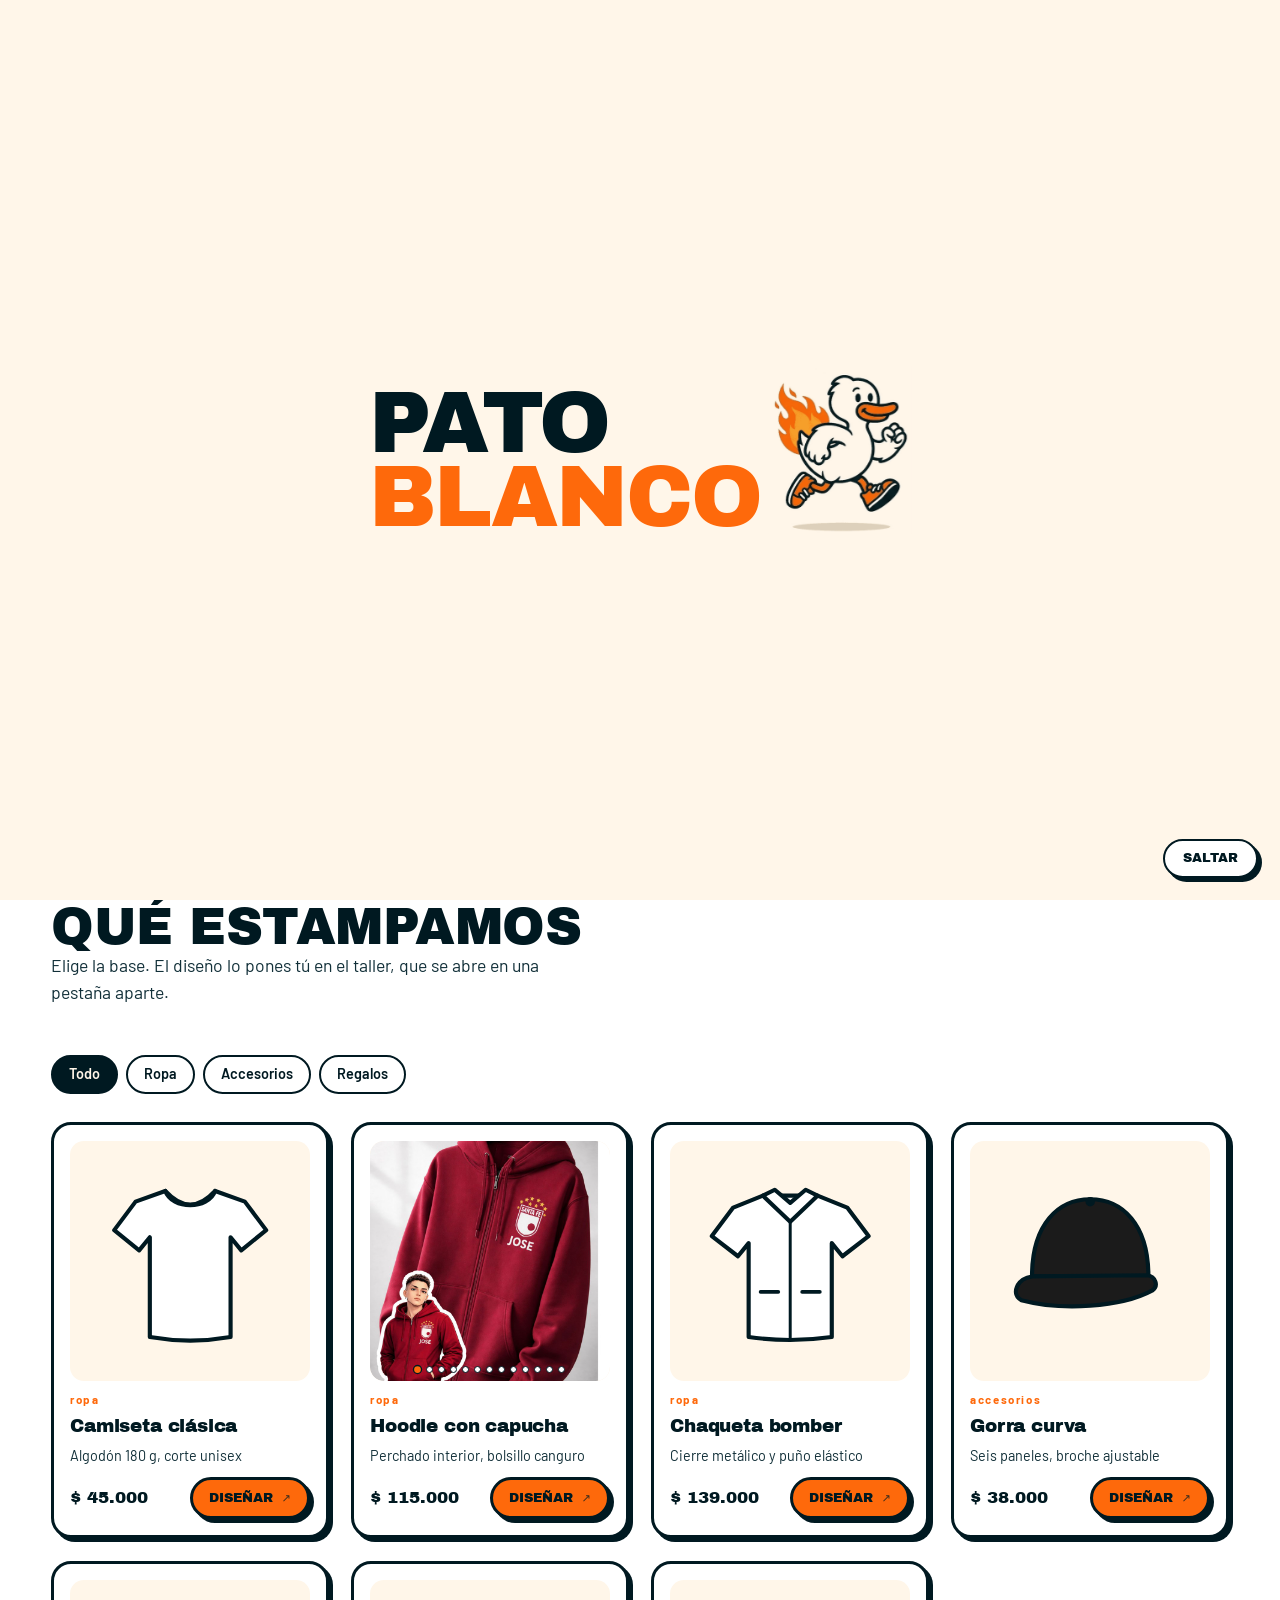
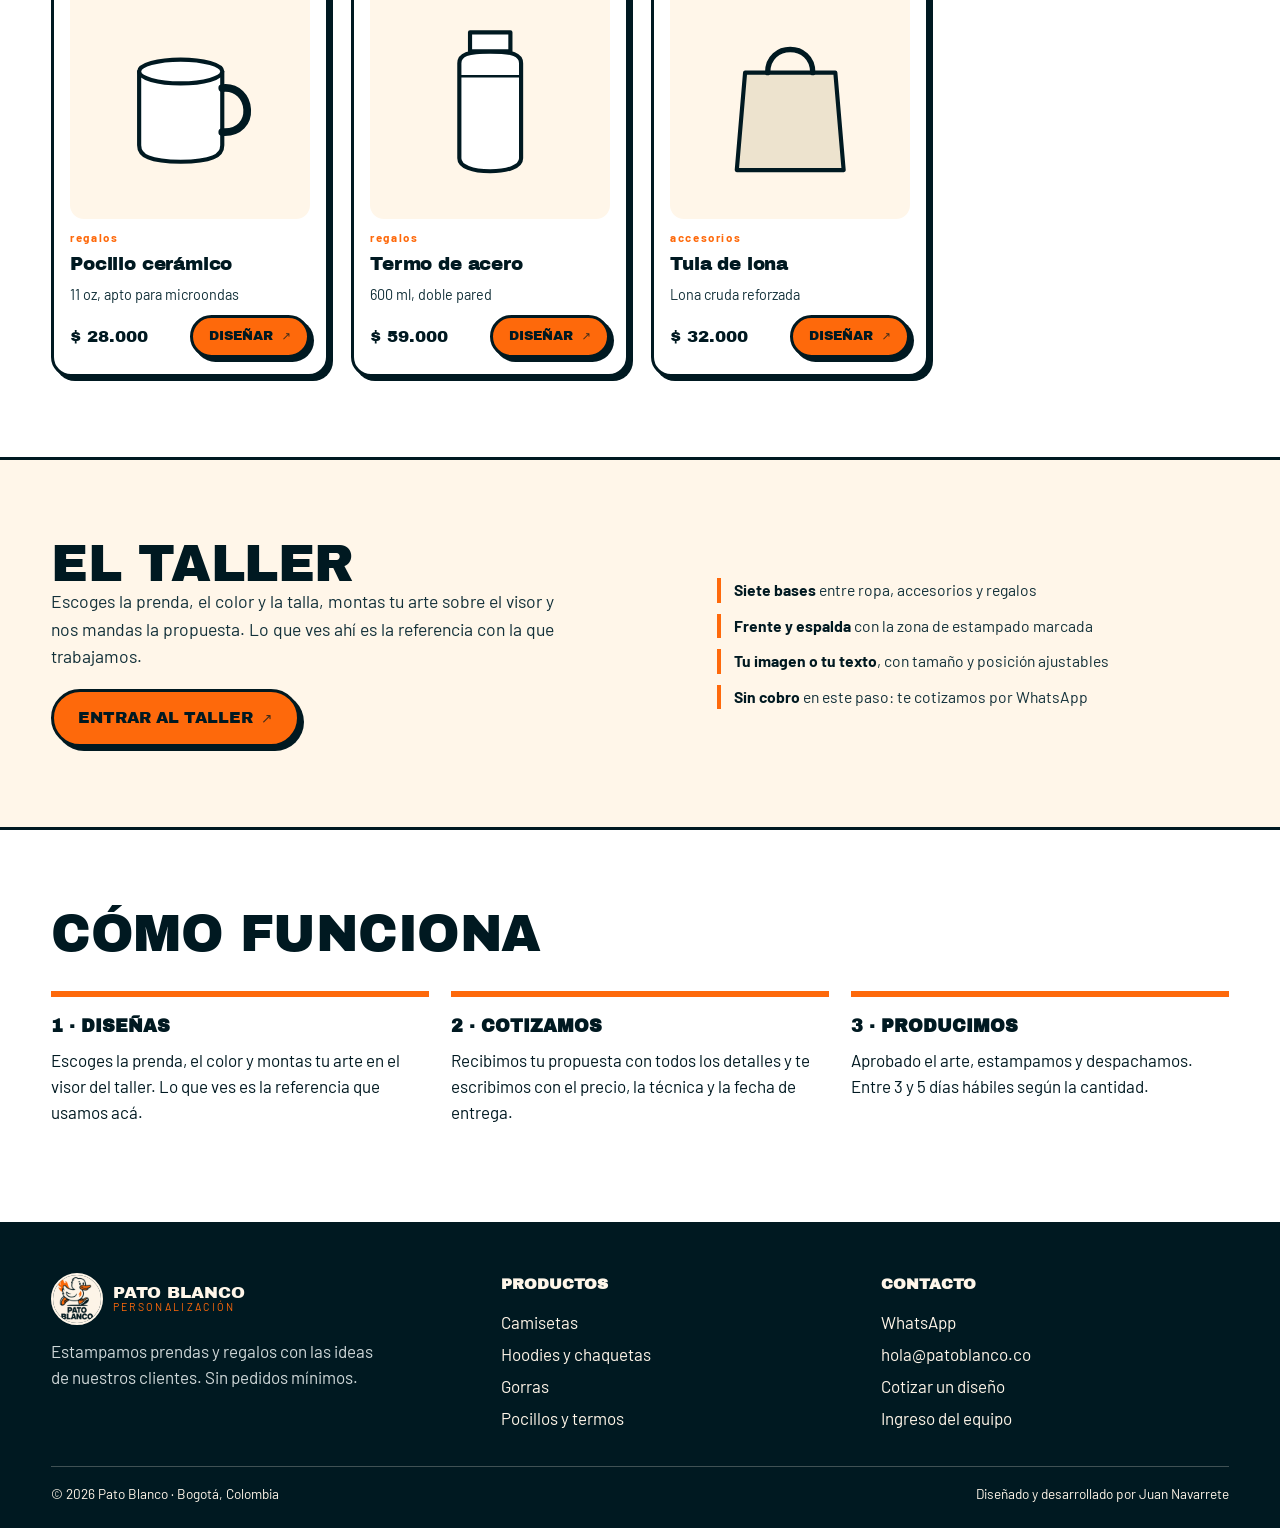
==== commit 997b634d: "SEGUNDO PAQUETE DE CAMBIOS CON MAS FUNCIONALIDADES Y MEJORAS EN EL CODIGO, AUNQUE FALTA TERMINAR" ====
--- a/index.html
+++ b/index.html
@@ -150,6 +150,7 @@
   </footer>
 
   <!-- ====================== PANEL ADMIN ====================== -->
+
   <div class="admin oculto" id="admin" aria-hidden="true">
     <div class="admin__barra">
       <div class="envoltura">
@@ -161,7 +162,8 @@
       </div>
     </div>
 
-    <!-- login -->
+    <!-- LOGIN -->
+
     <div class="envoltura" id="adminLogin" style="padding:3rem 0;max-width:430px">
       <div class="tarjeta" style="margin-top:0">
         <h3 style="font-size:1.4rem;text-transform:uppercase;margin-bottom:.4rem">Ingreso del equipo</h3>
@@ -173,7 +175,8 @@
       </div>
     </div>
 
-    <!-- tablero -->
+    <!-- TABLERO -->
+
     <div class="envoltura oculto" id="adminTablero" style="padding-bottom:4rem">
       <div class="tabs" role="tablist">
         <button class="tab" role="tab" data-tab="resumen" aria-selected="true">Resumen</button>
@@ -181,7 +184,8 @@
         <button class="tab" role="tab" data-tab="productos" aria-selected="false">Productos</button>
       </div>
 
-      <!-- resumen -->
+      <!-- RESUMEN -->
+
       <section data-panel="resumen">
         <div class="kpis">
           <div class="kpi"><b id="kpiVisitas">0</b><small>Visitas totales</small></div>
@@ -199,7 +203,8 @@
         </div>
       </section>
 
-      <!-- pedidos -->
+      <!-- PEDIDOS -->
+
       <section data-panel="pedidos" class="oculto">
         <div class="tarjeta">
           <div
@@ -229,7 +234,8 @@
         </div>
       </section>
 
-      <!-- productos -->
+      <!-- PRODUCTOS -->
+
       <section data-panel="productos" class="oculto">
         <div class="tarjeta">
           <h3 style="text-transform:uppercase;margin-bottom:1rem">Agregar producto</h3>
--- a/CSS/styles.css
+++ b/CSS/styles.css
@@ -217,7 +217,7 @@
   cursor: pointer
 }
 
-/* ---------- héroe ---------- */
+/* ---------- GRILLA DE HEROE ---------- */
 .heroe {
   background: var(--papel);
   padding: clamp(2.5rem, 6vw, 4.5rem) 0 0;
@@ -666,7 +666,7 @@
   display: none !important
 }
 
-/* ---------- pasos cómo funciona ---------- */
+/* ---------- INDICACIONES ---------- */
 .ruta {
   display: grid;
   grid-template-columns: repeat(auto-fit, minmax(240px, 1fr));
@@ -1014,7 +1014,7 @@
   margin-left: .25em
 }
 
-/* ---------- LLAMADO AL TALLER (en el inicio) ---------- */
+/* ---------- LLAMADO AL TALLER ---------- */
 
 .llamado {
   display: grid;
@@ -1074,11 +1074,7 @@
   }
 }
 
-/* =========================================================================
-   INTRO DE ENTRADA · el pato corre, salta y aterriza junto al nombre
-   Necesita: assets/iconografia/pato-sprite.png
-   El marcado lo arma app.js, aquí solo va la presentación.
-   ========================================================================= */
+/* ---------- PRECIO TALLER ---------- */
 
 .pbi {
   --pb-fs: clamp(2.1rem, 9cqw, 5.4rem);
@@ -1170,7 +1166,8 @@
   transform-origin: 50% 100%;
 }
 
-/* --- 1. carrera --- */
+/* --- CARRERA 1 --- */
+
 .pbi--corre .pbi__sprite {
   animation: pb-ciclo calc(var(--pb-t-correr) / 2.6) steps(5) infinite
 }
@@ -1213,7 +1210,8 @@
   }
 }
 
-/* --- 2. salto --- */
+/* --- SALTO --- */
+
 .pbi--salta .pbi__pato,
 .pbi--salta .pbi__marca {
   transform: translateX(0)
@@ -1223,7 +1221,8 @@
   background-position-x: 40%
 }
 
-/* pose aérea */
+/* ---------- POSE DEL SALTO ---------- */
+
 .pbi--salta .pbi__salto {
   animation: pb-salta var(--pb-t-salto) cubic-bezier(.3, 0, .5, 1) forwards
 }
@@ -1246,7 +1245,8 @@
   }
 }
 
-/* --- 3. aterrizaje --- */
+/* ---------- CAIDA DEL SALTO ---------- */
+
 .pbi--cae .pbi__pato {
   transform: translateX(0)
 }
@@ -1257,7 +1257,9 @@
 
 .pbi--cae .pbi__sprite {
   background-position-x: 100%;
-  /* pose con el polvo */
+
+  /* POLVO */
+  
   animation: pb-golpe var(--pb-t-caida) ease-out;
 }
 
@@ -1289,7 +1291,8 @@
   }
 }
 
-/* --- 4. en reposo --- */
+/* ---------- FINAL ---------- */
+
 .pbi--listo .pbi__pato,
 .pbi--listo .pbi__marca {
   transform: translateX(0)
@@ -1315,7 +1318,8 @@
   }
 }
 
-/* --- botón para saltarlo --- */
+/* --- SKIP --- */
+
 .pbi__saltar {
   position: absolute;
   right: 1.4rem;
@@ -1376,3 +1380,121 @@
     order: 1
   }
 }
+
+/* ---------- CARRUSEL DE FOTOS ---------- */
+
+.ficha__arte--fotos {
+  padding: 0;
+  overflow: hidden
+}
+
+.carrusel {
+  position: relative;
+  width: 100%;
+  aspect-ratio: 1;
+  overflow: hidden;
+  border-radius: 14px;
+  background: var(--crema)
+}
+
+.carrusel__pista {
+  display: flex;
+  height: 100%;
+  transition: transform .45s cubic-bezier(.4, 0, .2, 1)
+}
+
+.carrusel__foto {
+  flex: 0 0 100%;
+  height: 100%;
+  display: block
+}
+
+.carrusel__foto img {
+  width: 100%;
+  height: 100%;
+  object-fit: cover;
+  display: block
+}
+
+/* --- FLECHAS --- */
+
+.carrusel__flecha {
+  position: absolute;
+  top: 50%;
+  translate: 0 -50%;
+  width: 34px;
+  height: 34px;
+  display: grid;
+  place-items: center;
+  border: 2px solid var(--tinta);
+  border-radius: 50%;
+  background: var(--papel);
+  color: var(--tinta);
+  font-family: var(--display);
+  font-size: 1.2rem;
+  line-height: 1;
+  padding-bottom: 3px;
+  cursor: pointer;
+  opacity: 0;
+  transition: opacity .18s, background .12s;
+}
+
+.carrusel__flecha--atras {
+  left: 8px
+}
+
+.carrusel__flecha--siguiente {
+  right: 8px
+}
+
+.carrusel:hover .carrusel__flecha,
+.carrusel:focus-within .carrusel__flecha {
+  opacity: 1
+}
+
+.carrusel__flecha:hover {
+  background: var(--fuego)
+}
+
+/* PARA CELULAR */
+
+@media (hover:none) {
+  .carrusel__flecha {
+    opacity: .9
+  }
+}
+
+/* --- PUNTOS --- */
+
+.carrusel__puntos {
+  position: absolute;
+  left: 0;
+  right: 0;
+  bottom: 8px;
+  display: flex;
+  justify-content: center;
+  gap: 5px;
+  padding: 0 10px;
+  flex-wrap: wrap
+}
+
+.carrusel__punto {
+  width: 7px;
+  height: 7px;
+  padding: 0;
+  border: 1px solid var(--tinta);
+  border-radius: 50%;
+  background: var(--papel);
+  cursor: pointer;
+  transition: background .15s, transform .15s;
+}
+
+.carrusel__punto[aria-current] {
+  background: var(--fuego);
+  transform: scale(1.35)
+}
+
+@media (prefers-reduced-motion:reduce) {
+  .carrusel__pista {
+    transition: none
+  }
